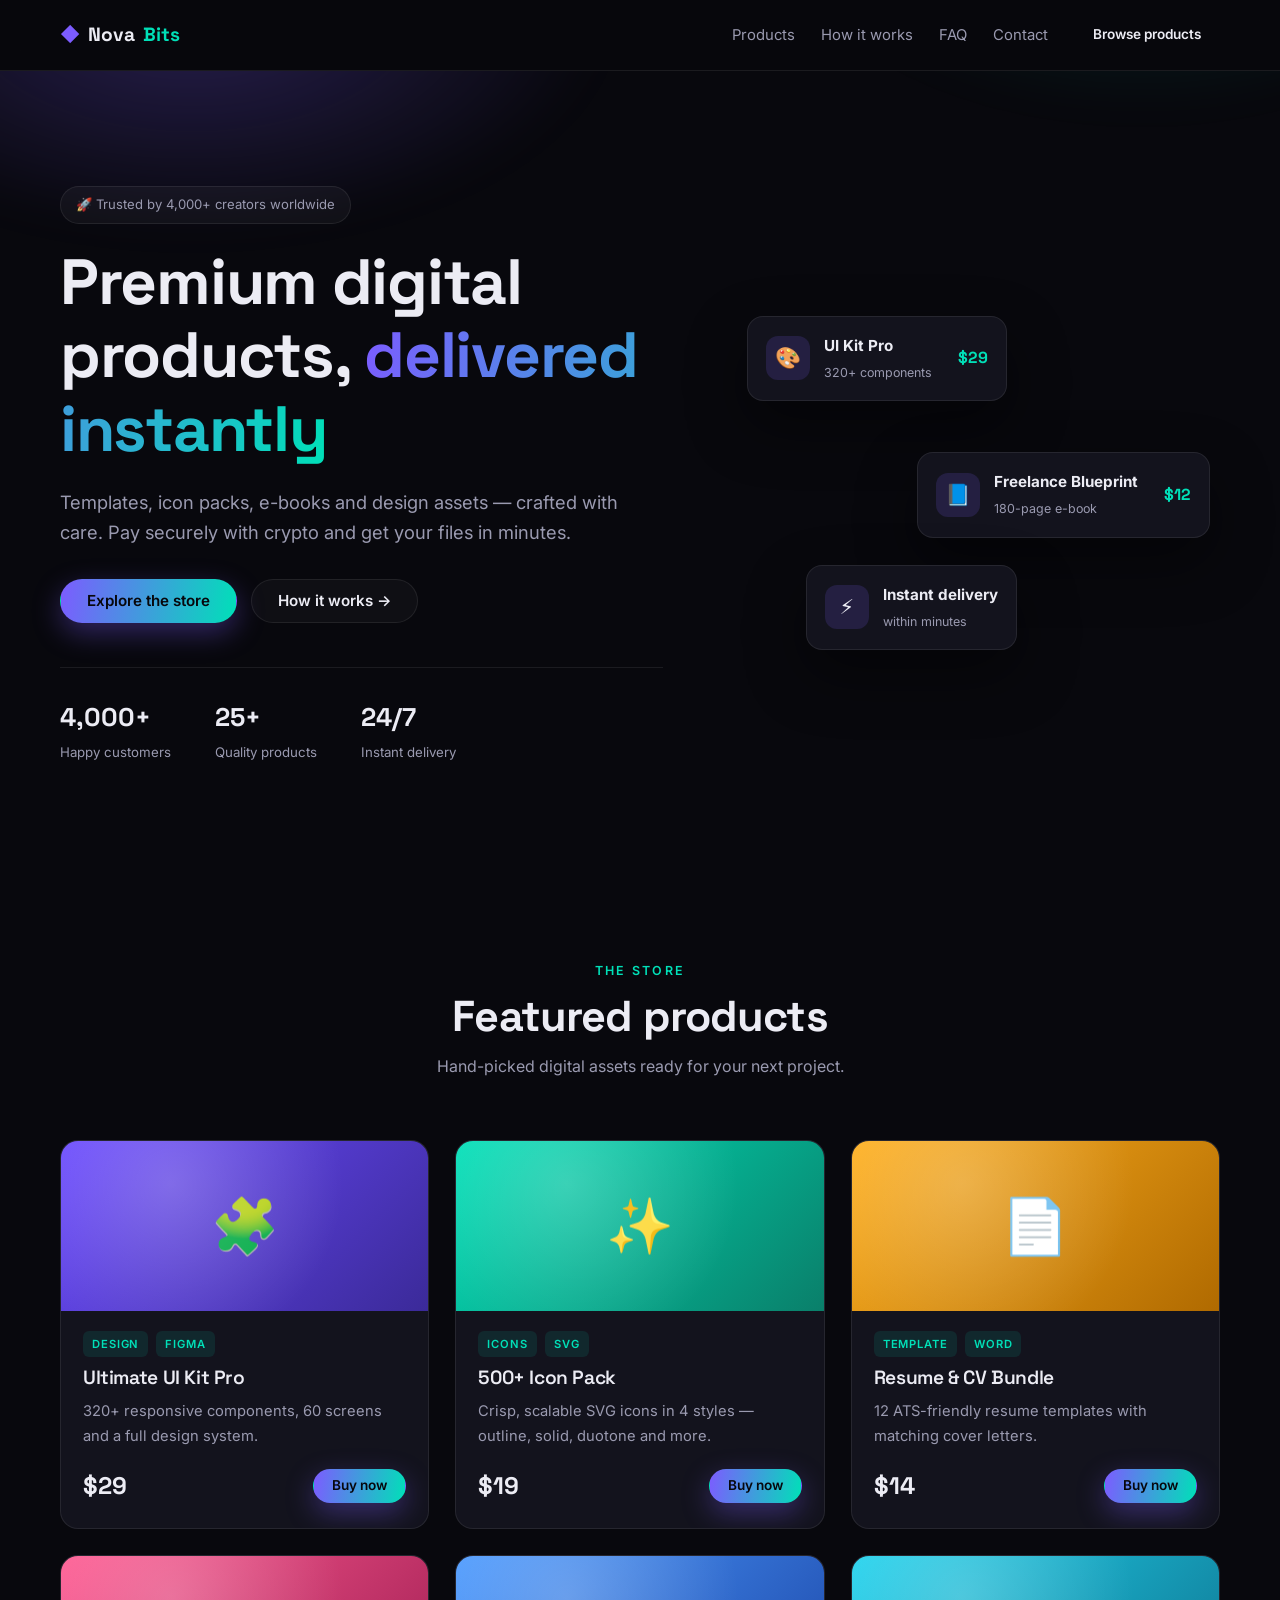
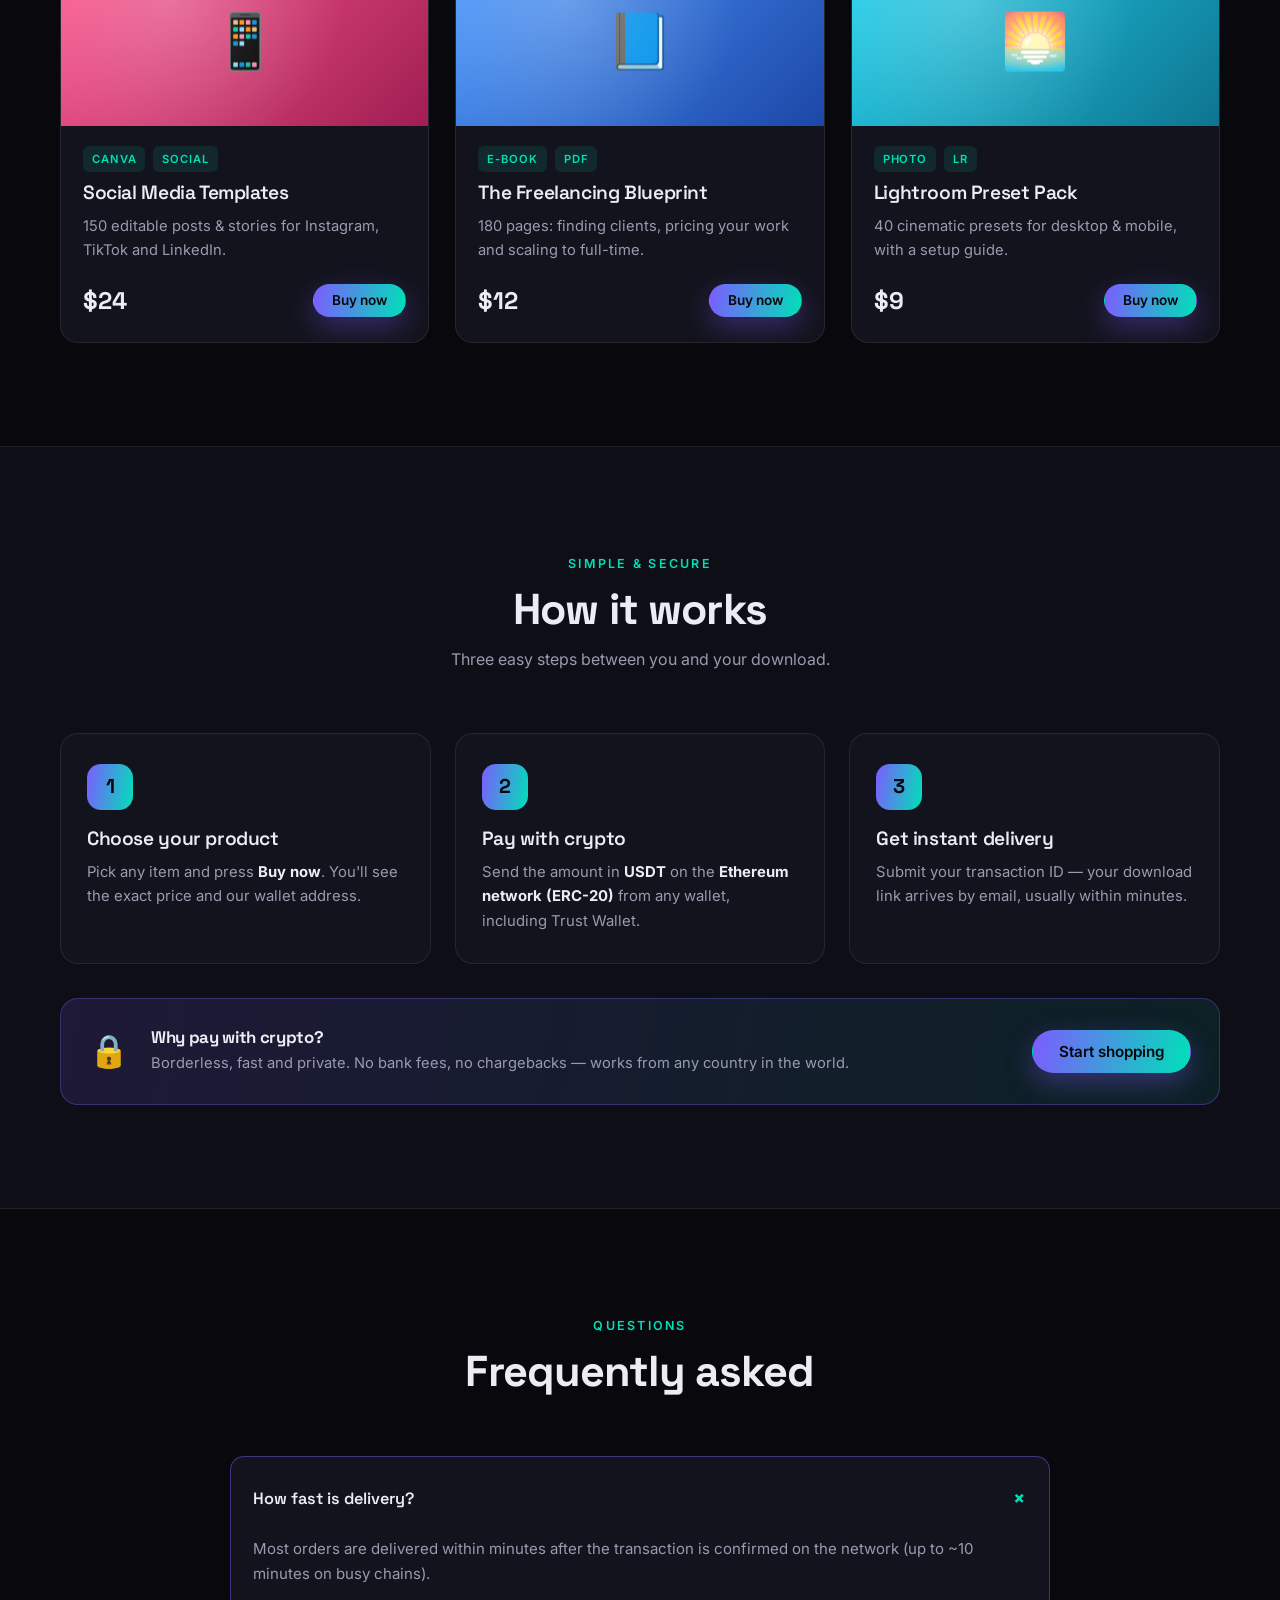
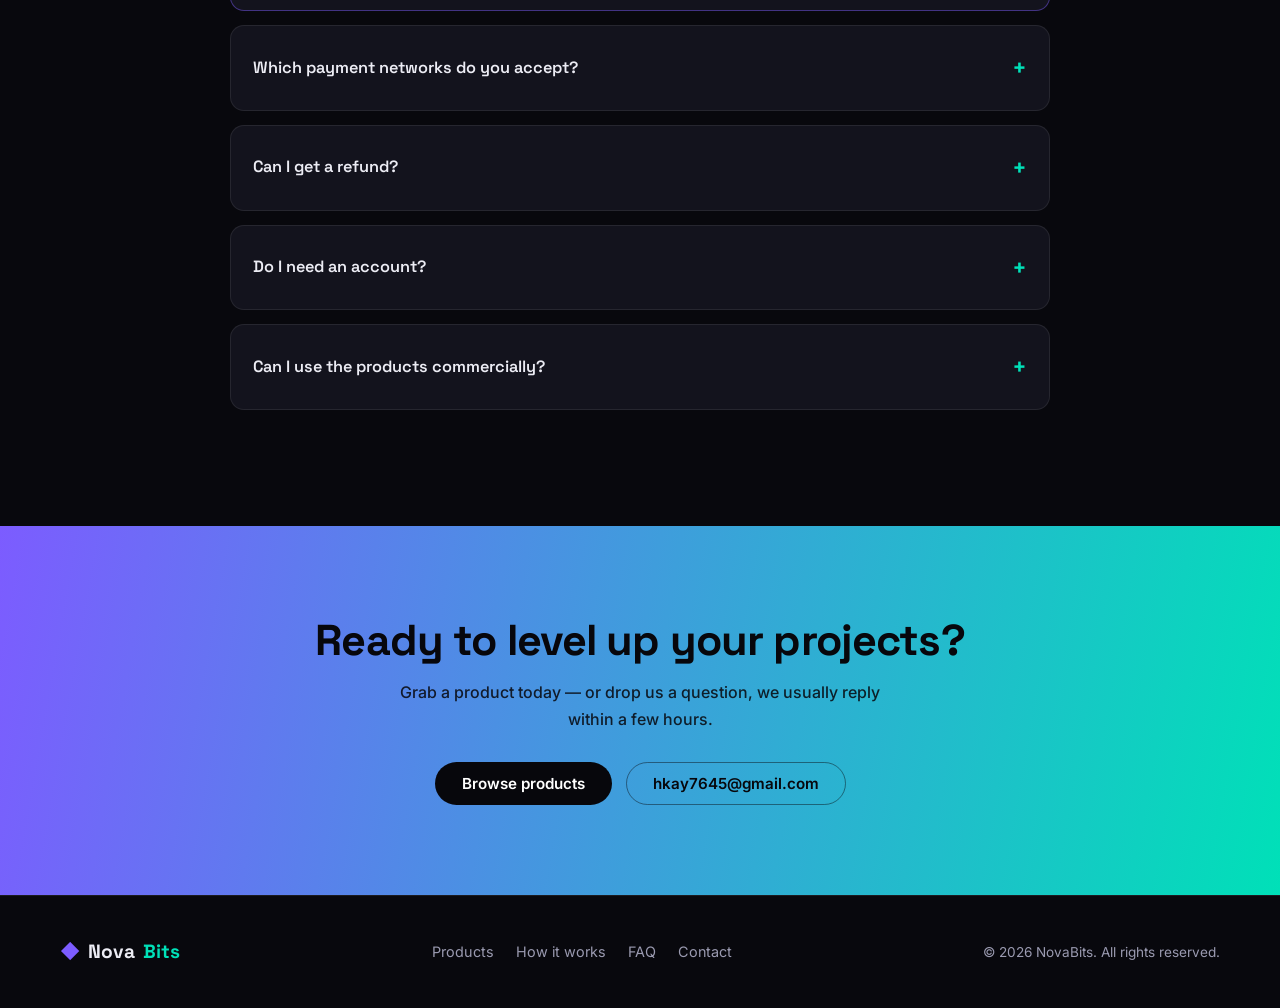
==== index.html @ 8465aac5 "Add NovaBits store website files" ====
<!DOCTYPE html>
<html lang="en">
<head>
  <meta charset="UTF-8" />
  <meta name="viewport" content="width=device-width, initial-scale=1.0" />
  <title>NovaBits — Premium Digital Products</title>
  <meta name="description" content="High-quality digital products for creators, designers and developers. Instant delivery, secure crypto payments." />
  <link rel="preconnect" href="https://fonts.googleapis.com" />
  <link rel="preconnect" href="https://fonts.gstatic.com" crossorigin />
  <link href="https://fonts.googleapis.com/css2?family=Inter:wght@400;500;600&family=Space+Grotesk:wght@500;600;700&display=swap" rel="stylesheet" />
  <link rel="stylesheet" href="style.css" />
</head>
<body>

  <!-- ============ NAVBAR ============ -->
  <header class="nav" id="top">
    <div class="container nav__inner">
      <a href="#top" class="logo">
        <span class="logo__mark">◆</span> Nova<span class="accent">Bits</span>
      </a>

      <nav class="nav__links" id="navLinks">
        <a href="#products">Products</a>
        <a href="#how">How it works</a>
        <a href="#faq">FAQ</a>
        <a href="#contact">Contact</a>
      </nav>

      <a href="#products" class="btn btn--sm nav__cta">Browse products</a>

      <button class="nav__toggle" id="navToggle" aria-label="Toggle menu">
        <span></span><span></span><span></span>
      </button>
    </div>
  </header>

  <!-- ============ HERO ============ -->
  <section class="hero">
    <div class="container hero__inner">
      <div class="hero__text">
        <span class="pill">🚀 Trusted by 4,000+ creators worldwide</span>
        <h1>Premium digital products, <span class="grad">delivered instantly</span></h1>
        <p class="lead">
          Templates, icon packs, e-books and design assets — crafted with care.
          Pay securely with crypto and get your files in minutes.
        </p>
        <div class="hero__actions">
          <a href="#products" class="btn btn--primary">Explore the store</a>
          <a href="#how" class="btn btn--ghost">How it works →</a>
        </div>
        <ul class="hero__stats">
          <li><strong>4,000+</strong><span>Happy customers</span></li>
          <li><strong>25+</strong><span>Quality products</span></li>
          <li><strong>24/7</strong><span>Instant delivery</span></li>
        </ul>
      </div>

      <div class="hero__art" aria-hidden="true">
        <div class="card-float card-float--1">
          <div class="card-float__icon">🎨</div>
          <div>
            <strong>UI Kit Pro</strong>
            <span>320+ components</span>
          </div>
          <em>$29</em>
        </div>
        <div class="card-float card-float--2">
          <div class="card-float__icon">📘</div>
          <div>
            <strong>Freelance Blueprint</strong>
            <span>180-page e-book</span>
          </div>
          <em>$12</em>
        </div>
        <div class="card-float card-float--3">
          <div class="card-float__icon">⚡</div>
          <div>
            <strong>Instant delivery</strong>
            <span>within minutes</span>
          </div>
        </div>
      </div>
    </div>
  </section>

  <!-- ============ PRODUCTS ============ -->
  <section class="section" id="products">
    <div class="container">
      <div class="section__head">
        <span class="eyebrow">The store</span>
        <h2>Featured products</h2>
        <p>Hand-picked digital assets ready for your next project.</p>
      </div>

      <div class="grid" id="productGrid">

        <article class="product" data-id="ui-kit" data-name="Ultimate UI Kit Pro" data-price="29">
          <div class="product__thumb thumb--violet">🧩</div>
          <div class="product__body">
            <div class="product__tags"><span>Design</span><span>Figma</span></div>
            <h3>Ultimate UI Kit Pro</h3>
            <p>320+ responsive components, 60 screens and a full design system.</p>
            <div class="product__foot">
              <strong class="price">$29</strong>
              <button class="btn btn--primary btn--sm buy-btn">Buy now</button>
            </div>
          </div>
        </article>

        <article class="product" data-id="icons" data-name="500+ Icon Pack" data-price="19">
          <div class="product__thumb thumb--mint">✨</div>
          <div class="product__body">
            <div class="product__tags"><span>Icons</span><span>SVG</span></div>
            <h3>500+ Icon Pack</h3>
            <p>Crisp, scalable SVG icons in 4 styles — outline, solid, duotone and more.</p>
            <div class="product__foot">
              <strong class="price">$19</strong>
              <button class="btn btn--primary btn--sm buy-btn">Buy now</button>
            </div>
          </div>
        </article>

        <article class="product" data-id="resume" data-name="Resume & CV Bundle" data-price="14">
          <div class="product__thumb thumb--amber">📄</div>
          <div class="product__body">
            <div class="product__tags"><span>Template</span><span>Word</span></div>
            <h3>Resume &amp; CV Bundle</h3>
            <p>12 ATS-friendly resume templates with matching cover letters.</p>
            <div class="product__foot">
              <strong class="price">$14</strong>
              <button class="btn btn--primary btn--sm buy-btn">Buy now</button>
            </div>
          </div>
        </article>

        <article class="product" data-id="social" data-name="Social Media Templates" data-price="24">
          <div class="product__thumb thumb--pink">📱</div>
          <div class="product__body">
            <div class="product__tags"><span>Canva</span><span>Social</span></div>
            <h3>Social Media Templates</h3>
            <p>150 editable posts &amp; stories for Instagram, TikTok and LinkedIn.</p>
            <div class="product__foot">
              <strong class="price">$24</strong>
              <button class="btn btn--primary btn--sm buy-btn">Buy now</button>
            </div>
          </div>
        </article>

        <article class="product" data-id="ebook" data-name="The Freelancing Blueprint" data-price="12">
          <div class="product__thumb thumb--blue">📘</div>
          <div class="product__body">
            <div class="product__tags"><span>E-book</span><span>PDF</span></div>
            <h3>The Freelancing Blueprint</h3>
            <p>180 pages: finding clients, pricing your work and scaling to full-time.</p>
            <div class="product__foot">
              <strong class="price">$12</strong>
              <button class="btn btn--primary btn--sm buy-btn">Buy now</button>
            </div>
          </div>
        </article>

        <article class="product" data-id="presets" data-name="Lightroom Preset Pack" data-price="9">
          <div class="product__thumb thumb--teal">🌅</div>
          <div class="product__body">
            <div class="product__tags"><span>Photo</span><span>LR</span></div>
            <h3>Lightroom Preset Pack</h3>
            <p>40 cinematic presets for desktop &amp; mobile, with a setup guide.</p>
            <div class="product__foot">
              <strong class="price">$9</strong>
              <button class="btn btn--primary btn--sm buy-btn">Buy now</button>
            </div>
          </div>
        </article>

      </div>
    </div>
  </section>

  <!-- ============ HOW IT WORKS ============ -->
  <section class="section section--alt" id="how">
    <div class="container">
      <div class="section__head">
        <span class="eyebrow">Simple &amp; secure</span>
        <h2>How it works</h2>
        <p>Three easy steps between you and your download.</p>
      </div>

      <div class="steps">
        <div class="step">
          <span class="step__num">1</span>
          <h3>Choose your product</h3>
          <p>Pick any item and press <strong>Buy now</strong>. You'll see the exact price and our wallet address.</p>
        </div>
        <div class="step">
          <span class="step__num">2</span>
          <h3>Pay with crypto</h3>
          <p>Send the amount in <strong>USDT</strong> on the <strong>Ethereum network (ERC-20)</strong> from any wallet, including Trust&nbsp;Wallet.</p>
        </div>
        <div class="step">
          <span class="step__num">3</span>
          <h3>Get instant delivery</h3>
          <p>Submit your transaction ID — your download link arrives by email, usually within minutes.</p>
        </div>
      </div>

      <div class="pay-note">
        <div class="pay-note__icon">🔒</div>
        <div>
          <h4>Why pay with crypto?</h4>
          <p>Borderless, fast and private. No bank fees, no chargebacks — works from any country in the world.</p>
        </div>
        <a href="#products" class="btn btn--primary">Start shopping</a>
      </div>
    </div>
  </section>

  <!-- ============ FAQ ============ -->
  <section class="section" id="faq">
    <div class="container container--narrow">
      <div class="section__head">
        <span class="eyebrow">Questions</span>
        <h2>Frequently asked</h2>
      </div>

      <details class="faq" open>
        <summary>How fast is delivery?</summary>
        <p>Most orders are delivered within minutes after the transaction is confirmed on the network (up to ~10 minutes on busy chains).</p>
      </details>
      <details class="faq">
        <summary>Which payment networks do you accept?</summary>
        <p>We accept <strong>USDT on Ethereum (ERC-20)</strong>. In your wallet, make sure the selected network is <strong>Ethereum (ERC-20)</strong> — sending on any other network may result in lost funds.</p>
      </details>
      <details class="faq">
        <summary>Can I get a refund?</summary>
        <p>Digital goods are non-refundable once delivered. If a file is broken or doesn't match the description, contact us and we'll fix or replace it.</p>
      </details>
      <details class="faq">
        <summary>Do I need an account?</summary>
        <p>No sign-up required. Just order, pay, and receive your download link by email.</p>
      </details>
      <details class="faq">
        <summary>Can I use the products commercially?</summary>
        <p>Yes — every product includes a commercial license for unlimited personal and client projects.</p>
      </details>
    </div>
  </section>

  <!-- ============ CTA / CONTACT ============ -->
  <section class="cta" id="contact">
    <div class="container cta__inner">
      <h2>Ready to level up your projects?</h2>
      <p>Grab a product today — or drop us a question, we usually reply within a few hours.</p>
      <div class="cta__actions">
        <a href="#products" class="btn btn--light">Browse products</a>
        <a href="#" class="btn btn--outline-light" id="contactEmail">support@novabits.store</a>
      </div>
    </div>
  </section>

  <!-- ============ FOOTER ============ -->
  <footer class="footer">
    <div class="container footer__inner">
      <a href="#top" class="logo"><span class="logo__mark">◆</span> Nova<span class="accent">Bits</span></a>
      <nav class="footer__links">
        <a href="#products">Products</a>
        <a href="#how">How it works</a>
        <a href="#faq">FAQ</a>
        <a href="#contact">Contact</a>
      </nav>
      <p>© <span id="year"></span> NovaBits. All rights reserved.</p>
    </div>
  </footer>

  <!-- ============ BUY MODAL ============ -->
  <div class="modal" id="buyModal" aria-hidden="true">
    <div class="modal__backdrop" data-close></div>
    <div class="modal__box" role="dialog" aria-modal="true" aria-labelledby="modalTitle">
      <button class="modal__close" data-close aria-label="Close">×</button>

      <div class="modal__head">
        <h3 id="modalTitle">Product</h3>
        <span class="price price--lg" id="modalPrice">$0</span>
      </div>

      <div class="modal__networks" id="networkTabs"></div>

      <label class="field">
        <span>Send exactly this amount to the address below</span>
        <div class="copyline">
          <input type="text" id="payAddress" readonly value="" />
          <button class="btn btn--primary btn--sm" id="copyBtn" type="button">Copy</button>
        </div>
      </label>

      <div class="net-note" id="netNote"></div>

      <form class="modal__form" id="orderForm">
        <label class="field">
          <span>Your email (for delivery)</span>
          <input type="email" id="buyerEmail" placeholder="you@example.com" required />
        </label>
        <label class="field">
          <span>Transaction ID (TX hash)</span>
          <input type="text" id="txHash" placeholder="Paste the hash from your wallet" required />
        </label>
        <button class="btn btn--primary btn--block" type="submit">Confirm payment &amp; get download</button>
        <p class="modal__hint">You'll be redirected to your email app with everything pre-filled — just press Send.</p>
      </form>
    </div>
  </div>

  <!-- toast -->
  <div class="toast" id="toast"></div>

  <script src="script.js"></script>
</body>
</html>
---- style.css ----
/* ============ TOKENS ============ */
:root {
  --bg: #08080d;
  --bg-soft: #0e0e16;
  --surface: #13131d;
  --surface-2: #191926;
  --border: rgba(255, 255, 255, 0.08);
  --text: #ececf4;
  --muted: #9a9ab0;
  --violet: #7c5cff;
  --mint: #00e0b8;
  --amber: #ffb020;
  --pink: #ff5c93;
  --grad: linear-gradient(100deg, #7c5cff 0%, #00e0b8 100%);
  --radius: 18px;
  --shadow: 0 24px 60px rgba(0, 0, 0, 0.45);
  --font: "Inter", system-ui, sans-serif;
  --display: "Space Grotesk", var(--font);
}

* { box-sizing: border-box; margin: 0; padding: 0; }

html { scroll-behavior: smooth; }

body {
  font-family: var(--font);
  background: var(--bg);
  color: var(--text);
  line-height: 1.65;
  -webkit-font-smoothing: antialiased;
  overflow-x: hidden;
}

img { max-width: 100%; display: block; }
a { color: inherit; text-decoration: none; }

.container {
  width: min(1160px, 92%);
  margin-inline: auto;
}
.container--narrow { width: min(820px, 92%); }

/* ============ TYPOGRAPHY ============ */
h1, h2, h3, h4 { font-family: var(--display); line-height: 1.15; letter-spacing: -0.02em; }
h1 { font-size: clamp(2.4rem, 5.4vw, 4rem); font-weight: 700; }
h2 { font-size: clamp(1.8rem, 3.6vw, 2.7rem); font-weight: 700; }
h3 { font-size: 1.2rem; font-weight: 600; }

.accent { color: var(--mint); }
.grad {
  background: var(--grad);
  -webkit-background-clip: text;
  background-clip: text;
  color: transparent;
}

.lead { color: var(--muted); font-size: clamp(1rem, 1.6vw, 1.15rem); max-width: 54ch; }

.eyebrow {
  display: inline-block;
  font-size: 0.78rem;
  font-weight: 600;
  letter-spacing: 0.18em;
  text-transform: uppercase;
  color: var(--mint);
  margin-bottom: 10px;
}

/* ============ BUTTONS ============ */
.btn {
  display: inline-flex;
  align-items: center;
  justify-content: center;
  gap: 8px;
  padding: 13px 26px;
  border-radius: 999px;
  border: 1px solid transparent;
  font: 600 0.95rem/1 var(--font);
  cursor: pointer;
  transition: transform 0.18s ease, box-shadow 0.18s ease, background 0.18s ease, border-color 0.18s;
  white-space: nowrap;
}
.btn:hover { transform: translateY(-2px); }
.btn:active { transform: translateY(0); }

.btn--primary {
  background: var(--grad);
  color: #07070c;
  box-shadow: 0 10px 28px rgba(124, 92, 255, 0.35);
}
.btn--primary:hover { box-shadow: 0 16px 36px rgba(0, 224, 184, 0.32); }

.btn--ghost { color: var(--text); border-color: var(--border); background: rgba(255,255,255,0.03); }
.btn--ghost:hover { border-color: rgba(255,255,255,0.24); }

.btn--light { background: #fff; color: #08080d; }
.btn--outline-light { border-color: rgba(255,255,255,0.4); color: #fff; }
.btn--outline-light:hover { background: rgba(255,255,255,0.12); }

.btn--sm { padding: 9px 18px; font-size: 0.85rem; }
.btn--block { width: 100%; }

/* ============ NAV ============ */
.nav {
  position: sticky;
  top: 0;
  z-index: 50;
  backdrop-filter: blur(14px);
  background: rgba(8, 8, 13, 0.78);
  border-bottom: 1px solid var(--border);
}
.nav__inner {
  display: flex;
  align-items: center;
  gap: 26px;
  height: 70px;
}
.logo {
  font-family: var(--display);
  font-weight: 700;
  font-size: 1.2rem;
  display: flex;
  align-items: center;
  gap: 8px;
}
.logo__mark { color: var(--violet); }

.nav__links { display: flex; gap: 26px; margin-left: auto; font-size: 0.93rem; color: var(--muted); }
.nav__links a { transition: color 0.15s; }
.nav__links a:hover { color: var(--text); }

.nav__toggle { display: none; background: none; border: 0; cursor: pointer; padding: 6px; }
.nav__toggle span { display: block; width: 24px; height: 2px; background: var(--text); margin: 5px 0; border-radius: 2px; transition: 0.25s; }

/* ============ HERO ============ */
.hero {
  position: relative;
  padding: clamp(60px, 9vw, 120px) 0 clamp(50px, 7vw, 90px);
  overflow: hidden;
}
.hero::before {
  content: "";
  position: absolute;
  inset: -40% -20% auto;
  height: 720px;
  background:
    radial-gradient(600px 320px at 25% 35%, rgba(124, 92, 255, 0.28), transparent 70%),
    radial-gradient(520px 300px at 78% 20%, rgba(0, 224, 184, 0.18), transparent 70%);
  filter: blur(20px);
  pointer-events: none;
}
.hero__inner {
  position: relative;
  display: grid;
  grid-template-columns: 1.1fr 0.9fr;
  gap: clamp(30px, 5vw, 70px);
  align-items: center;
}
.pill {
  display: inline-block;
  font-size: 0.82rem;
  padding: 7px 15px;
  border: 1px solid var(--border);
  border-radius: 999px;
  background: rgba(255, 255, 255, 0.04);
  color: var(--muted);
  margin-bottom: 22px;
}
.hero__text h1 { margin-bottom: 20px; }
.hero__actions { display: flex; flex-wrap: wrap; gap: 14px; margin-top: 32px; }

.hero__stats {
  display: flex;
  gap: clamp(20px, 4vw, 44px);
  list-style: none;
  margin-top: 44px;
  padding-top: 28px;
  border-top: 1px solid var(--border);
}
.hero__stats strong { display: block; font-family: var(--display); font-size: 1.6rem; }
.hero__stats span { color: var(--muted); font-size: 0.83rem; }

/* hero art */
.hero__art { position: relative; min-height: 380px; }
.card-float {
  position: absolute;
  display: flex;
  align-items: center;
  gap: 14px;
  background: var(--surface);
  border: 1px solid var(--border);
  border-radius: 16px;
  padding: 16px 18px;
  box-shadow: var(--shadow);
  animation: float 6s ease-in-out infinite;
}
.card-float__icon {
  width: 44px; height: 44px;
  display: grid; place-items: center;
  font-size: 1.3rem;
  background: rgba(124, 92, 255, 0.16);
  border-radius: 12px;
}
.card-float strong { display: block; font-size: 0.95rem; }
.card-float span { color: var(--muted); font-size: 0.78rem; }
.card-float em {
  margin-left: 12px;
  font-style: normal;
  font-family: var(--display);
  font-weight: 700;
  color: var(--mint);
}
.card-float--1 { top: 8%; left: 4%; }
.card-float--2 { top: 44%; right: 2%; animation-delay: 1.4s; }
.card-float--3 { bottom: 4%; left: 16%; animation-delay: 2.6s; }

@keyframes float {
  0%, 100% { transform: translateY(0); }
  50% { transform: translateY(-14px); }
}

/* ============ SECTIONS ============ */
.section { padding: clamp(64px, 8vw, 110px) 0; }
.section--alt { background: var(--bg-soft); border-block: 1px solid var(--border); }

.section__head { text-align: center; max-width: 640px; margin: 0 auto clamp(38px, 5vw, 60px); }
.section__head p { color: var(--muted); margin-top: 12px; }

/* ============ PRODUCT GRID ============ */
.grid {
  display: grid;
  grid-template-columns: repeat(auto-fill, minmax(300px, 1fr));
  gap: 26px;
}

.product {
  background: var(--surface);
  border: 1px solid var(--border);
  border-radius: var(--radius);
  overflow: hidden;
  display: flex;
  flex-direction: column;
  transition: transform 0.22s ease, border-color 0.22s ease, box-shadow 0.22s ease;
}
.product:hover {
  transform: translateY(-6px);
  border-color: rgba(124, 92, 255, 0.5);
  box-shadow: 0 22px 44px rgba(0, 0, 0, 0.4);
}

.product__thumb {
  height: 170px;
  display: grid;
  place-items: center;
  font-size: 3.4rem;
  position: relative;
}
.product__thumb::after {
  content: "";
  position: absolute;
  inset: 0;
  background: radial-gradient(circle at 30% 25%, rgba(255,255,255,0.22), transparent 60%);
}
.thumb--violet { background: linear-gradient(135deg, #6b4bff, #3b2a99); }
.thumb--mint   { background: linear-gradient(135deg, #00e0b8, #0a7f6a); }
.thumb--amber  { background: linear-gradient(135deg, #ffb020, #b06a00); }
.thumb--pink   { background: linear-gradient(135deg, #ff5c93, #a01e52); }
.thumb--blue   { background: linear-gradient(135deg, #4d9bff, #1c47a8); }
.thumb--teal   { background: linear-gradient(135deg, #22d3ee, #0e7490); }

.product__body { padding: 20px 22px 22px; display: flex; flex-direction: column; flex: 1; gap: 10px; }
.product__tags { display: flex; gap: 8px; }
.product__tags span {
  font-size: 0.7rem;
  font-weight: 600;
  text-transform: uppercase;
  letter-spacing: 0.08em;
  color: var(--mint);
  background: rgba(0, 224, 184, 0.1);
  padding: 4px 9px;
  border-radius: 6px;
}
.product__body p { color: var(--muted); font-size: 0.92rem; flex: 1; }

.product__foot { display: flex; align-items: center; justify-content: space-between; margin-top: 8px; }
.price { font-family: var(--display); font-size: 1.5rem; font-weight: 700; }
.price--lg { color: var(--mint); }

/* ============ STEPS ============ */
.steps {
  display: grid;
  grid-template-columns: repeat(auto-fit, minmax(250px, 1fr));
  gap: 24px;
}
.step {
  background: var(--surface);
  border: 1px solid var(--border);
  border-radius: var(--radius);
  padding: 30px 26px;
  position: relative;
}
.step__num {
  display: grid;
  place-items: center;
  width: 46px; height: 46px;
  border-radius: 14px;
  background: var(--grad);
  color: #07070c;
  font-family: var(--display);
  font-weight: 700;
  font-size: 1.25rem;
  margin-bottom: 18px;
}
.step p { color: var(--muted); font-size: 0.93rem; margin-top: 10px; }
.step strong { color: var(--text); }

.pay-note {
  margin-top: 34px;
  display: flex;
  align-items: center;
  gap: 22px;
  flex-wrap: wrap;
  background: linear-gradient(100deg, rgba(124, 92, 255, 0.14), rgba(0, 224, 184, 0.09));
  border: 1px solid rgba(124, 92, 255, 0.34);
  border-radius: var(--radius);
  padding: 26px 28px;
}
.pay-note__icon { font-size: 2rem; }
.pay-note h4 { font-size: 1.05rem; }
.pay-note p { color: var(--muted); font-size: 0.92rem; margin-top: 4px; }
.pay-note .btn { margin-left: auto; }

/* ============ FAQ ============ */
.faq {
  background: var(--surface);
  border: 1px solid var(--border);
  border-radius: 14px;
  padding: 4px 22px;
  margin-bottom: 14px;
  transition: border-color 0.2s;
}
.faq[open] { border-color: rgba(124, 92, 255, 0.45); }
.faq summary {
  cursor: pointer;
  list-style: none;
  padding: 18px 0;
  font-family: var(--display);
  font-weight: 600;
  font-size: 1.02rem;
  display: flex;
  justify-content: space-between;
  align-items: center;
  gap: 14px;
}
.faq summary::-webkit-details-marker { display: none; }
.faq summary::after {
  content: "+";
  font-size: 1.5rem;
  color: var(--mint);
  transition: transform 0.2s;
}
.faq[open] summary::after { transform: rotate(45deg); }
.faq p { color: var(--muted); font-size: 0.94rem; padding-bottom: 20px; }

/* ============ CTA ============ */
.cta {
  background: var(--grad);
  padding: clamp(56px, 7vw, 92px) 0;
  text-align: center;
  color: #07070c;
}
.cta h2 { color: #07070c; }
.cta p { margin: 14px auto 30px; max-width: 52ch; font-weight: 500; opacity: 0.85; }
.cta__actions { display: flex; gap: 14px; justify-content: center; flex-wrap: wrap; }
.cta .btn--light { background: #07070c; color: #fff; }
.cta .btn--outline-light { border-color: rgba(7, 7, 12, 0.45); color: #07070c; }
.cta .btn--outline-light:hover { background: rgba(7, 7, 12, 0.1); }

/* ============ FOOTER ============ */
.footer { padding: 40px 0; border-top: 1px solid var(--border); }
.footer__inner {
  display: flex;
  align-items: center;
  justify-content: space-between;
  gap: 20px;
  flex-wrap: wrap;
}
.footer__links { display: flex; gap: 22px; color: var(--muted); font-size: 0.9rem; }
.footer__links a:hover { color: var(--text); }
.footer p { color: var(--muted); font-size: 0.85rem; }

/* ============ MODAL ============ */
.modal {
  position: fixed;
  inset: 0;
  z-index: 100;
  display: none;
  align-items: center;
  justify-content: center;
  padding: 20px;
}
.modal.is-open { display: flex; }

.modal__backdrop {
  position: absolute;
  inset: 0;
  background: rgba(4, 4, 8, 0.75);
  backdrop-filter: blur(6px);
}
.modal__box {
  position: relative;
  width: min(520px, 100%);
  max-height: 92vh;
  overflow-y: auto;
  background: var(--surface);
  border: 1px solid var(--border);
  border-radius: 22px;
  padding: 30px;
  box-shadow: var(--shadow);
  animation: pop 0.25s ease;
}
@keyframes pop {
  from { opacity: 0; transform: translateY(16px) scale(0.98); }
  to { opacity: 1; transform: none; }
}

.modal__close {
  position: absolute;
  top: 14px; right: 16px;
  width: 34px; height: 34px;
  border-radius: 50%;
  border: 1px solid var(--border);
  background: var(--surface-2);
  color: var(--text);
  font-size: 1.3rem;
  line-height: 1;
  cursor: pointer;
  transition: background 0.15s;
}
.modal__close:hover { background: rgba(255, 255, 255, 0.1); }

.modal__head {
  display: flex;
  align-items: baseline;
  justify-content: space-between;
  gap: 14px;
  padding-right: 40px;
  margin-bottom: 20px;
}

.modal__networks { display: flex; gap: 8px; flex-wrap: wrap; margin-bottom: 18px; }
.net-tab {
  font: 600 0.8rem/1 var(--font);
  padding: 9px 14px;
  border-radius: 999px;
  border: 1px solid var(--border);
  background: var(--surface-2);
  color: var(--muted);
  cursor: pointer;
  transition: 0.16s;
}
.net-tab:hover { color: var(--text); border-color: rgba(255, 255, 255, 0.25); }
.net-tab.is-active {
  background: rgba(124, 92, 255, 0.18);
  border-color: var(--violet);
  color: var(--text);
}
.net-tab__badge {
  display: block;
  font-size: 0.62rem;
  font-weight: 500;
  color: var(--mint);
  margin-top: 3px;
}

.field { display: block; margin-bottom: 16px; }
.field > span {
  display: block;
  font-size: 0.8rem;
  color: var(--muted);
  margin-bottom: 7px;
}
.field input {
  width: 100%;
  padding: 13px 15px;
  background: var(--bg-soft);
  border: 1px solid var(--border);
  border-radius: 12px;
  color: var(--text);
  font: 500 0.92rem var(--font);
  transition: border-color 0.16s;
}
.field input:focus { outline: none; border-color: var(--violet); }

.copyline { display: flex; gap: 10px; }
.copyline input { font-family: ui-monospace, "SF Mono", Menlo, monospace; font-size: 0.85rem; }

.net-note {
  font-size: 0.85rem;
  color: var(--muted);
  background: rgba(0, 224, 184, 0.08);
  border: 1px dashed rgba(0, 224, 184, 0.4);
  border-radius: 12px;
  padding: 12px 15px;
  margin-bottom: 20px;
}
.net-note strong { color: var(--mint); }

.modal__hint { font-size: 0.78rem; color: var(--muted); text-align: center; margin-top: 12px; }

/* ============ TOAST ============ */
.toast {
  position: fixed;
  left: 50%;
  bottom: 30px;
  transform: translate(-50%, 90px);
  background: var(--surface-2);
  border: 1px solid rgba(0, 224, 184, 0.5);
  color: var(--text);
  padding: 12px 22px;
  border-radius: 999px;
  font-size: 0.9rem;
  z-index: 200;
  opacity: 0;
  transition: 0.3s ease;
  pointer-events: none;
}
.toast.is-show { transform: translate(-50%, 0); opacity: 1; }

/* ============ RESPONSIVE ============ */
@media (max-width: 900px) {
  .hero__inner { grid-template-columns: 1fr; }
  .hero__art { min-height: 320px; margin-top: 10px; }
}

@media (max-width: 760px) {
  .nav__links {
    position: absolute;
    top: 70px;
    left: 0;
    right: 0;
    flex-direction: column;
    gap: 0;
    background: var(--bg-soft);
    border-bottom: 1px solid var(--border);
    max-height: 0;
    overflow: hidden;
    transition: max-height 0.3s ease;
    margin-left: 0;
  }
  .nav__links.is-open { max-height: 300px; }
  .nav__links a { padding: 16px 6%; border-top: 1px solid var(--border); }
  .nav__cta { display: none; }
  .nav__toggle { display: block; margin-left: auto; }

  .pay-note { flex-direction: column; align-items: flex-start; }
  .pay-note .btn { margin-left: 0; }
  .footer__inner { flex-direction: column; text-align: center; }
  .card-float em { display: none; }
}
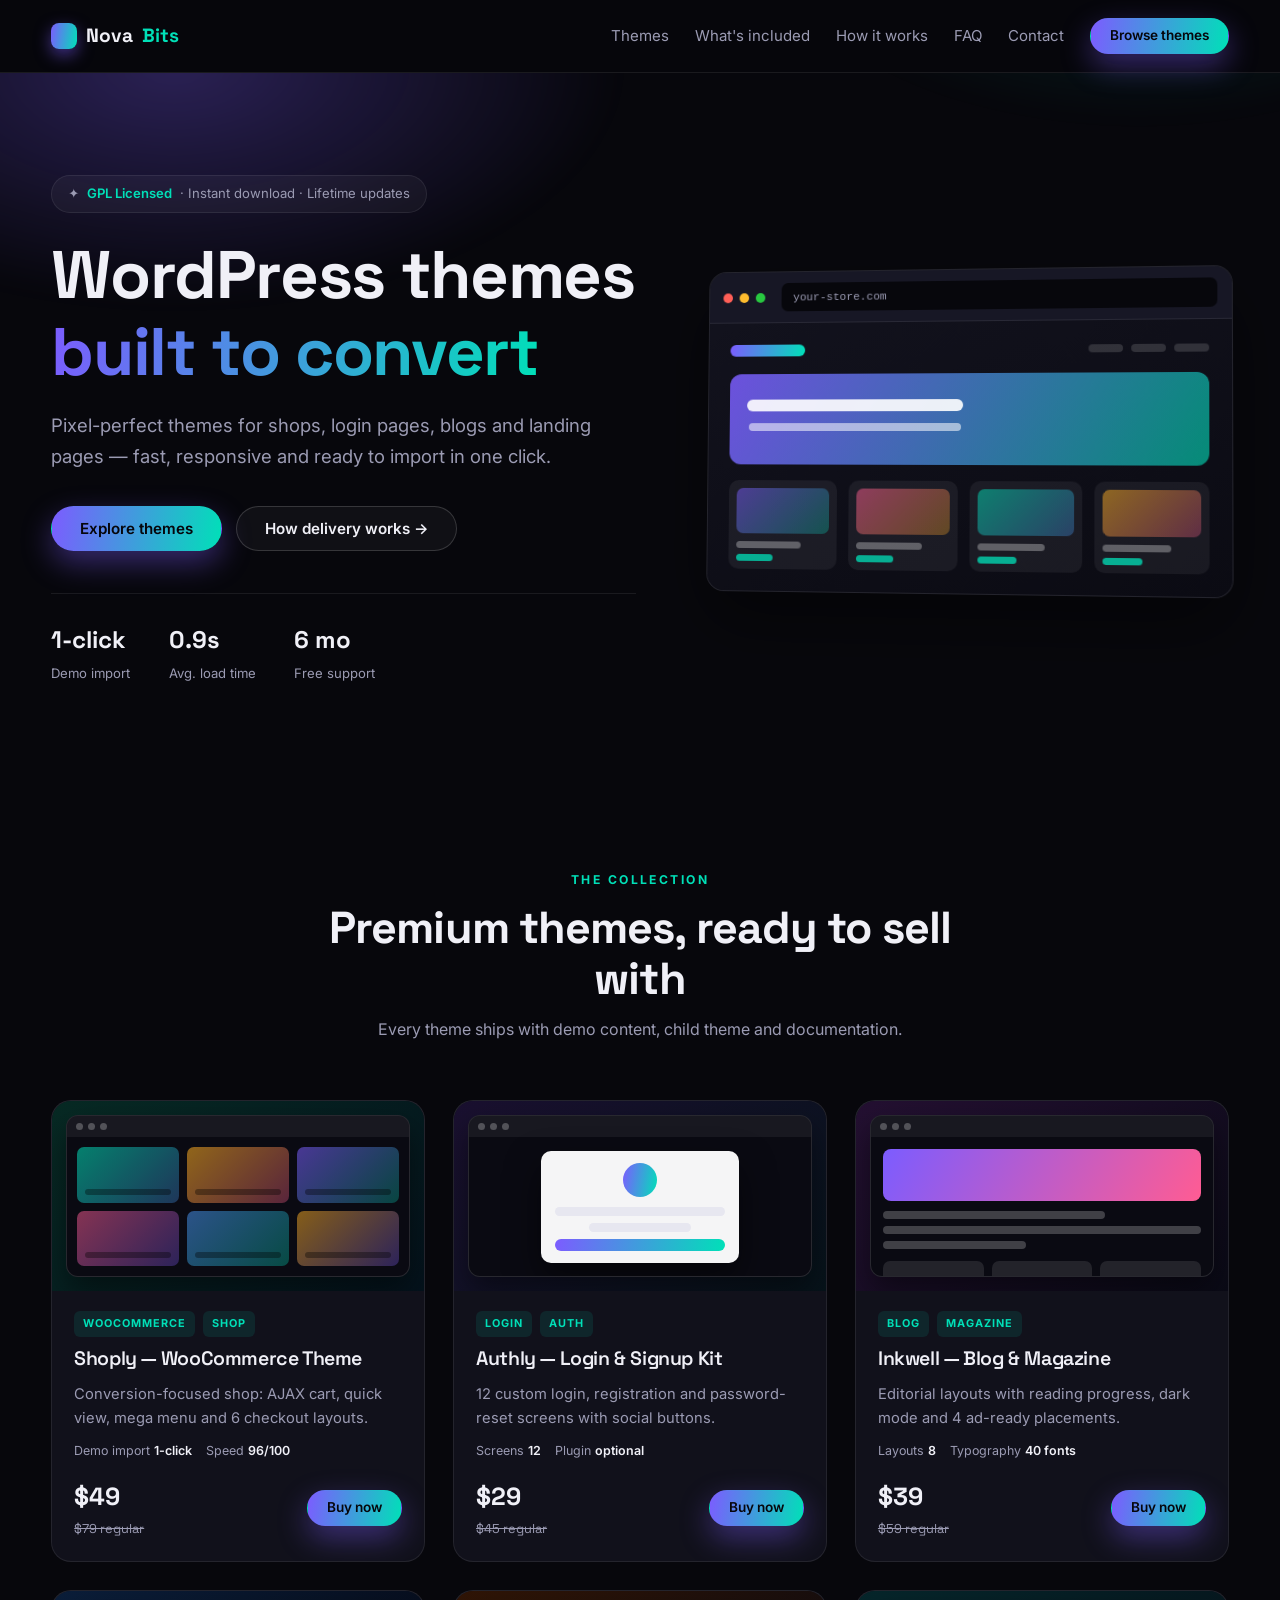
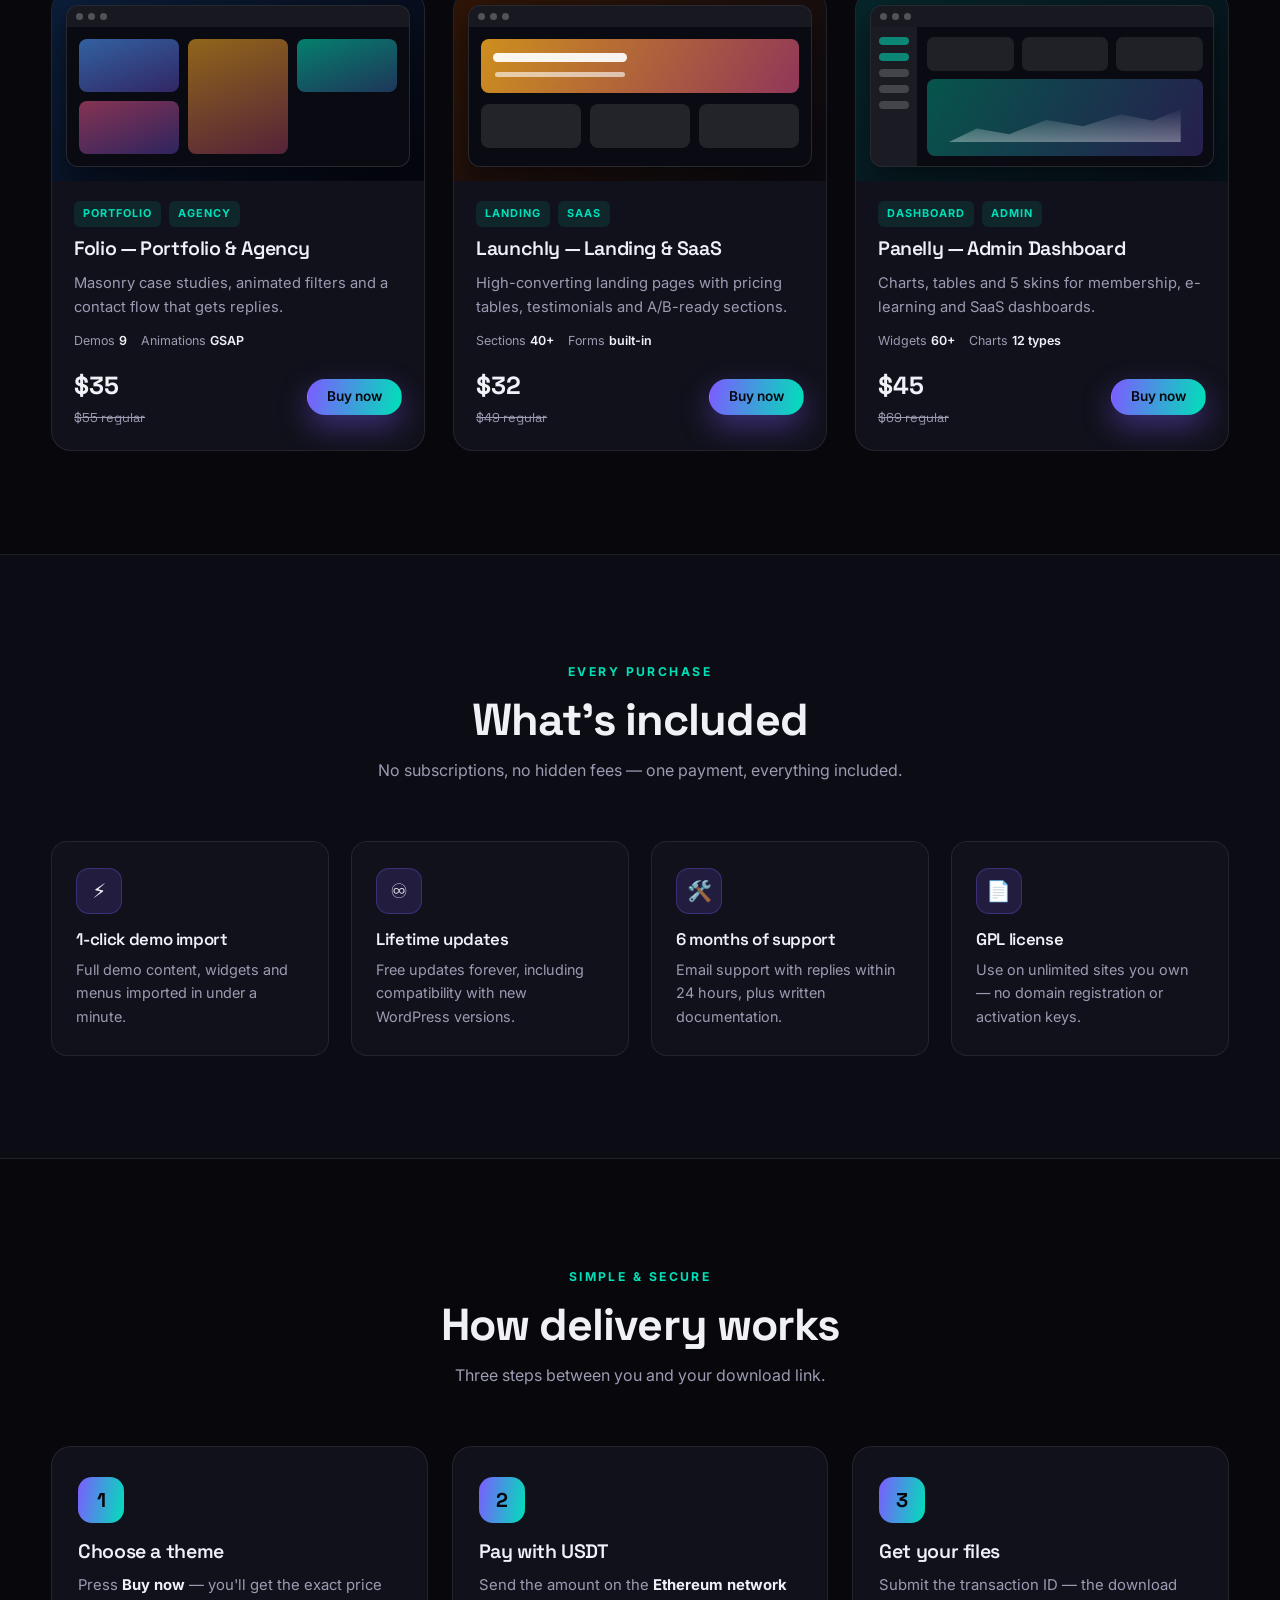
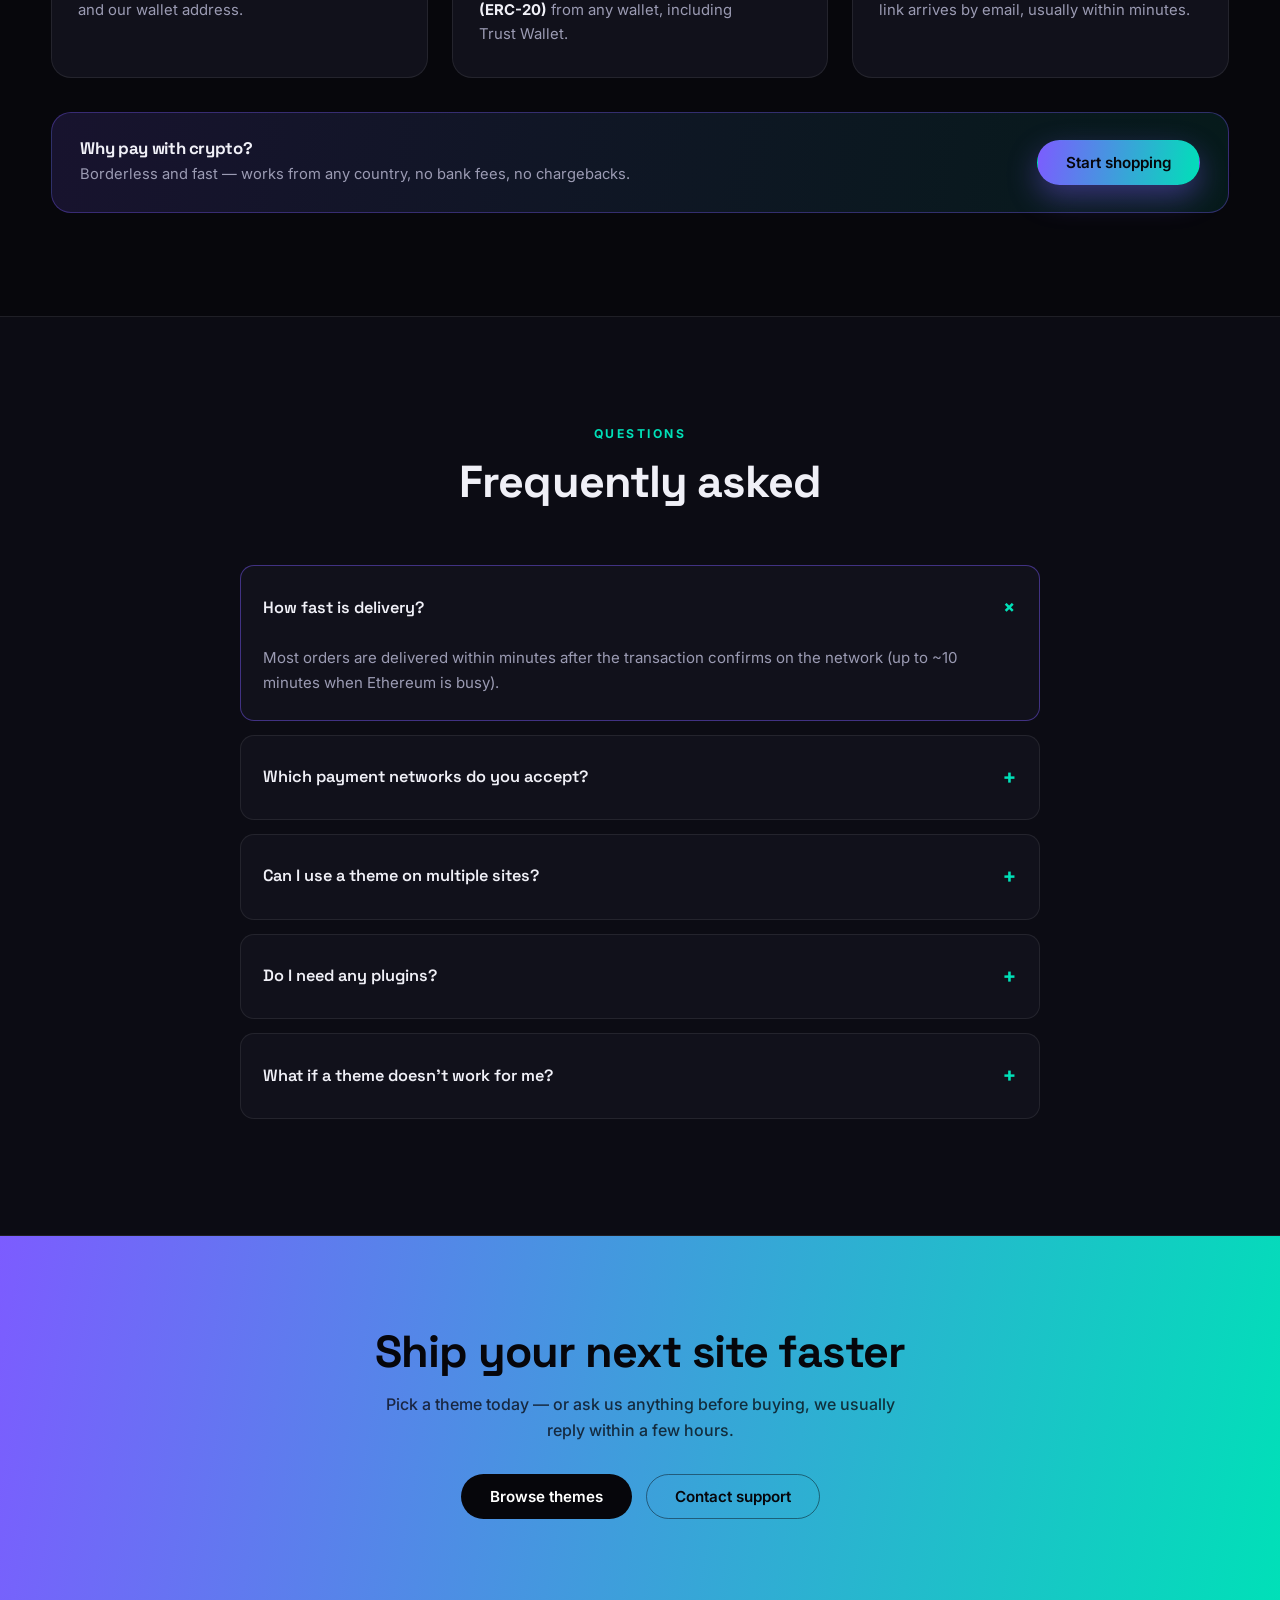
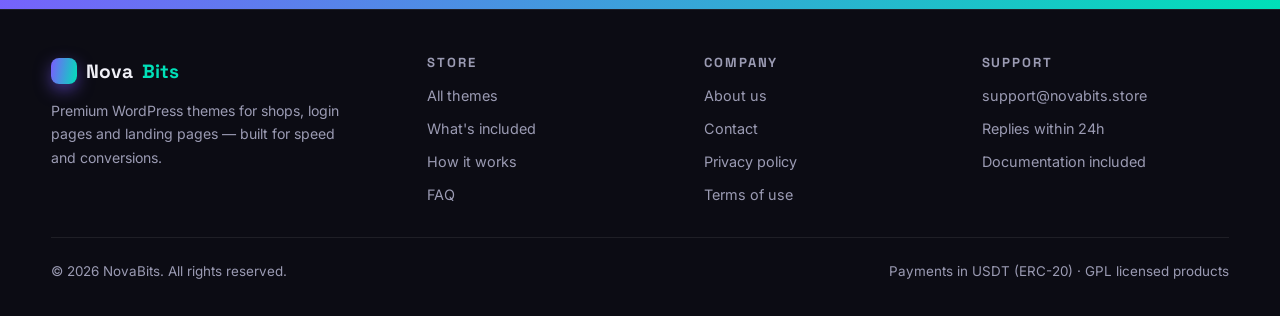
==== commit d790c462: "Add files via upload" ====
--- a/index.html
+++ b/index.html
@@ -3,8 +3,8 @@
 <head>
   <meta charset="UTF-8" />
   <meta name="viewport" content="width=device-width, initial-scale=1.0" />
-  <title>NovaBits — Premium Digital Products</title>
-  <meta name="description" content="High-quality digital products for creators, designers and developers. Instant delivery, secure crypto payments." />
+  <title>NovaBits — Premium WordPress Themes</title>
+  <meta name="description" content="High-converting WordPress themes for shops, login pages, blogs and landing pages. Lifetime updates, instant delivery, secure crypto payment." />
   <link rel="preconnect" href="https://fonts.googleapis.com" />
   <link rel="preconnect" href="https://fonts.gstatic.com" crossorigin />
   <link href="https://fonts.googleapis.com/css2?family=Inter:wght@400;500;600&family=Space+Grotesk:wght@500;600;700&display=swap" rel="stylesheet" />
@@ -12,278 +12,392 @@
 </head>
 <body>
 
-  <!-- ============ NAVBAR ============ -->
+  <!-- ===== NAV ===== -->
   <header class="nav" id="top">
     <div class="container nav__inner">
-      <a href="#top" class="logo">
-        <span class="logo__mark">◆</span> Nova<span class="accent">Bits</span>
-      </a>
-
+      <a href="index.html" class="logo"><span class="logo__mark"></span> Nova<span class="accent">Bits</span></a>
       <nav class="nav__links" id="navLinks">
-        <a href="#products">Products</a>
+        <a href="#themes">Themes</a>
+        <a href="#included">What's included</a>
         <a href="#how">How it works</a>
         <a href="#faq">FAQ</a>
-        <a href="#contact">Contact</a>
+        <a href="contact.html">Contact</a>
       </nav>
-
-      <a href="#products" class="btn btn--sm nav__cta">Browse products</a>
-
-      <button class="nav__toggle" id="navToggle" aria-label="Toggle menu">
-        <span></span><span></span><span></span>
-      </button>
+      <a href="#themes" class="btn btn--sm btn--primary nav__cta">Browse themes</a>
+      <button class="nav__toggle" id="navToggle" aria-label="Toggle menu"><span></span><span></span><span></span></button>
     </div>
   </header>
 
-  <!-- ============ HERO ============ -->
+  <!-- ===== HERO ===== -->
   <section class="hero">
     <div class="container hero__inner">
       <div class="hero__text">
-        <span class="pill">🚀 Trusted by 4,000+ creators worldwide</span>
-        <h1>Premium digital products, <span class="grad">delivered instantly</span></h1>
+        <span class="pill">✦ <b>GPL Licensed</b> · Instant download · Lifetime updates</span>
+        <h1>WordPress themes <span class="grad">built to convert</span></h1>
         <p class="lead">
-          Templates, icon packs, e-books and design assets — crafted with care.
-          Pay securely with crypto and get your files in minutes.
+          Pixel-perfect themes for shops, login pages, blogs and landing pages —
+          fast, responsive and ready to import in one click.
         </p>
         <div class="hero__actions">
-          <a href="#products" class="btn btn--primary">Explore the store</a>
-          <a href="#how" class="btn btn--ghost">How it works →</a>
-        </div>
-        <ul class="hero__stats">
-          <li><strong>4,000+</strong><span>Happy customers</span></li>
-          <li><strong>25+</strong><span>Quality products</span></li>
-          <li><strong>24/7</strong><span>Instant delivery</span></li>
+          <a href="#themes" class="btn btn--primary">Explore themes</a>
+          <a href="#how" class="btn btn--ghost">How delivery works →</a>
+        </div>
+        <ul class="hero__proof">
+          <li><strong>1-click</strong><span>Demo import</span></li>
+          <li><strong>0.9s</strong><span>Avg. load time</span></li>
+          <li><strong>6 mo</strong><span>Free support</span></li>
         </ul>
       </div>
 
       <div class="hero__art" aria-hidden="true">
-        <div class="card-float card-float--1">
-          <div class="card-float__icon">🎨</div>
-          <div>
-            <strong>UI Kit Pro</strong>
-            <span>320+ components</span>
-          </div>
-          <em>$29</em>
-        </div>
-        <div class="card-float card-float--2">
-          <div class="card-float__icon">📘</div>
-          <div>
-            <strong>Freelance Blueprint</strong>
-            <span>180-page e-book</span>
-          </div>
-          <em>$12</em>
-        </div>
-        <div class="card-float card-float--3">
-          <div class="card-float__icon">⚡</div>
-          <div>
-            <strong>Instant delivery</strong>
-            <span>within minutes</span>
-          </div>
-        </div>
-      </div>
-    </div>
-  </section>
-
-  <!-- ============ PRODUCTS ============ -->
-  <section class="section" id="products">
+        <div class="mock">
+          <div class="mock__bar">
+            <i></i><i></i><i></i>
+            <span class="mock__url">your-store.com</span>
+          </div>
+          <div class="mock__body">
+            <div class="shop-preview__top">
+              <span class="shop-preview__logo"></span>
+              <span class="shop-preview__menu"><i></i><i></i><i></i></span>
+            </div>
+            <div class="shop-preview__hero"></div>
+            <div class="shop-preview__grid">
+              <div class="shop-preview__item"><i></i><b></b><em></em></div>
+              <div class="shop-preview__item"><i></i><b></b><em></em></div>
+              <div class="shop-preview__item"><i></i><b></b><em></em></div>
+              <div class="shop-preview__item"><i></i><b></b><em></em></div>
+            </div>
+          </div>
+        </div>
+      </div>
+    </div>
+  </section>
+
+  <!-- ===== THEMES ===== -->
+  <section class="section" id="themes">
     <div class="container">
       <div class="section__head">
-        <span class="eyebrow">The store</span>
-        <h2>Featured products</h2>
-        <p>Hand-picked digital assets ready for your next project.</p>
-      </div>
-
-      <div class="grid" id="productGrid">
-
-        <article class="product" data-id="ui-kit" data-name="Ultimate UI Kit Pro" data-price="29">
-          <div class="product__thumb thumb--violet">🧩</div>
-          <div class="product__body">
-            <div class="product__tags"><span>Design</span><span>Figma</span></div>
-            <h3>Ultimate UI Kit Pro</h3>
-            <p>320+ responsive components, 60 screens and a full design system.</p>
-            <div class="product__foot">
-              <strong class="price">$29</strong>
-              <button class="btn btn--primary btn--sm buy-btn">Buy now</button>
-            </div>
-          </div>
-        </article>
-
-        <article class="product" data-id="icons" data-name="500+ Icon Pack" data-price="19">
-          <div class="product__thumb thumb--mint">✨</div>
-          <div class="product__body">
-            <div class="product__tags"><span>Icons</span><span>SVG</span></div>
-            <h3>500+ Icon Pack</h3>
-            <p>Crisp, scalable SVG icons in 4 styles — outline, solid, duotone and more.</p>
-            <div class="product__foot">
-              <strong class="price">$19</strong>
-              <button class="btn btn--primary btn--sm buy-btn">Buy now</button>
-            </div>
-          </div>
-        </article>
-
-        <article class="product" data-id="resume" data-name="Resume & CV Bundle" data-price="14">
-          <div class="product__thumb thumb--amber">📄</div>
-          <div class="product__body">
-            <div class="product__tags"><span>Template</span><span>Word</span></div>
-            <h3>Resume &amp; CV Bundle</h3>
-            <p>12 ATS-friendly resume templates with matching cover letters.</p>
-            <div class="product__foot">
-              <strong class="price">$14</strong>
-              <button class="btn btn--primary btn--sm buy-btn">Buy now</button>
-            </div>
-          </div>
-        </article>
-
-        <article class="product" data-id="social" data-name="Social Media Templates" data-price="24">
-          <div class="product__thumb thumb--pink">📱</div>
-          <div class="product__body">
-            <div class="product__tags"><span>Canva</span><span>Social</span></div>
-            <h3>Social Media Templates</h3>
-            <p>150 editable posts &amp; stories for Instagram, TikTok and LinkedIn.</p>
-            <div class="product__foot">
-              <strong class="price">$24</strong>
-              <button class="btn btn--primary btn--sm buy-btn">Buy now</button>
-            </div>
-          </div>
-        </article>
-
-        <article class="product" data-id="ebook" data-name="The Freelancing Blueprint" data-price="12">
-          <div class="product__thumb thumb--blue">📘</div>
-          <div class="product__body">
-            <div class="product__tags"><span>E-book</span><span>PDF</span></div>
-            <h3>The Freelancing Blueprint</h3>
-            <p>180 pages: finding clients, pricing your work and scaling to full-time.</p>
-            <div class="product__foot">
-              <strong class="price">$12</strong>
-              <button class="btn btn--primary btn--sm buy-btn">Buy now</button>
-            </div>
-          </div>
-        </article>
-
-        <article class="product" data-id="presets" data-name="Lightroom Preset Pack" data-price="9">
-          <div class="product__thumb thumb--teal">🌅</div>
-          <div class="product__body">
-            <div class="product__tags"><span>Photo</span><span>LR</span></div>
-            <h3>Lightroom Preset Pack</h3>
-            <p>40 cinematic presets for desktop &amp; mobile, with a setup guide.</p>
-            <div class="product__foot">
-              <strong class="price">$9</strong>
-              <button class="btn btn--primary btn--sm buy-btn">Buy now</button>
-            </div>
-          </div>
-        </article>
-
-      </div>
-    </div>
-  </section>
-
-  <!-- ============ HOW IT WORKS ============ -->
-  <section class="section section--alt" id="how">
+        <span class="eyebrow">The collection</span>
+        <h2>Premium themes, ready to sell with</h2>
+        <p>Every theme ships with demo content, child theme and documentation.</p>
+      </div>
+
+      <div class="grid">
+
+        <!-- 1 · Shop -->
+        <article class="product" data-id="shoply" data-name="Shoply — WooCommerce Theme" data-price="49">
+          <div class="pv pv--shop">
+            <div class="pv__frame">
+              <div class="pv__dots"><i></i><i></i><i></i></div>
+              <div class="pv__stage">
+                <span class="pv__tile"></span><span class="pv__tile"></span><span class="pv__tile"></span>
+                <span class="pv__tile"></span><span class="pv__tile"></span><span class="pv__tile"></span>
+              </div>
+            </div>
+          </div>
+          <div class="product__body">
+            <div class="product__tags"><span>WooCommerce</span><span>Shop</span></div>
+            <h3>Shoply — WooCommerce Theme</h3>
+            <p>Conversion-focused shop: AJAX cart, quick view, mega menu and 6 checkout layouts.</p>
+            <div class="product__meta"><span>Demo import <b>1-click</b></span><span>Speed <b>96/100</b></span></div>
+            <div class="product__foot">
+              <strong class="price">$49<s>$79 regular</s></strong>
+              <button class="btn btn--primary btn--sm buy-btn">Buy now</button>
+            </div>
+          </div>
+        </article>
+
+        <!-- 2 · Login -->
+        <article class="product" data-id="authly" data-name="Authly — Login & Signup Kit" data-price="29">
+          <div class="pv pv--login">
+            <div class="pv__frame">
+              <div class="pv__dots"><i></i><i></i><i></i></div>
+              <div class="pv__stage">
+                <div class="pv__card">
+                  <div class="pv__logo"></div>
+                  <div class="pv__field"></div>
+                  <div class="pv__field w60"></div>
+                  <div class="pv__go"></div>
+                </div>
+              </div>
+            </div>
+          </div>
+          <div class="product__body">
+            <div class="product__tags"><span>Login</span><span>Auth</span></div>
+            <h3>Authly — Login &amp; Signup Kit</h3>
+            <p>12 custom login, registration and password-reset screens with social buttons.</p>
+            <div class="product__meta"><span>Screens <b>12</b></span><span>Plugin <b>optional</b></span></div>
+            <div class="product__foot">
+              <strong class="price">$29<s>$45 regular</s></strong>
+              <button class="btn btn--primary btn--sm buy-btn">Buy now</button>
+            </div>
+          </div>
+        </article>
+
+        <!-- 3 · Blog -->
+        <article class="product" data-id="inkwell" data-name="Inkwell — Blog & Magazine" data-price="39">
+          <div class="pv pv--blog">
+            <div class="pv__frame">
+              <div class="pv__dots"><i></i><i></i><i></i></div>
+              <div class="pv__stage">
+                <div class="pv__cover"></div>
+                <div class="pv__line w70"></div>
+                <div class="pv__line"></div>
+                <div class="pv__line w45"></div>
+                <div class="pv__cols"><i></i><i></i><i></i></div>
+              </div>
+            </div>
+          </div>
+          <div class="product__body">
+            <div class="product__tags"><span>Blog</span><span>Magazine</span></div>
+            <h3>Inkwell — Blog &amp; Magazine</h3>
+            <p>Editorial layouts with reading progress, dark mode and 4 ad-ready placements.</p>
+            <div class="product__meta"><span>Layouts <b>8</b></span><span>Typography <b>40 fonts</b></span></div>
+            <div class="product__foot">
+              <strong class="price">$39<s>$59 regular</s></strong>
+              <button class="btn btn--primary btn--sm buy-btn">Buy now</button>
+            </div>
+          </div>
+        </article>
+
+        <!-- 4 · Portfolio -->
+        <article class="product" data-id="folio" data-name="Folio — Portfolio & Agency" data-price="35">
+          <div class="pv pv--port">
+            <div class="pv__frame">
+              <div class="pv__dots"><i></i><i></i><i></i></div>
+              <div class="pv__stage">
+                <span class="pv__m"></span><span class="pv__m"></span><span class="pv__m"></span><span class="pv__m"></span>
+              </div>
+            </div>
+          </div>
+          <div class="product__body">
+            <div class="product__tags"><span>Portfolio</span><span>Agency</span></div>
+            <h3>Folio — Portfolio &amp; Agency</h3>
+            <p>Masonry case studies, animated filters and a contact flow that gets replies.</p>
+            <div class="product__meta"><span>Demos <b>9</b></span><span>Animations <b>GSAP</b></span></div>
+            <div class="product__foot">
+              <strong class="price">$35<s>$55 regular</s></strong>
+              <button class="btn btn--primary btn--sm buy-btn">Buy now</button>
+            </div>
+          </div>
+        </article>
+
+        <!-- 5 · Landing -->
+        <article class="product" data-id="launchly" data-name="Launchly — Landing & SaaS" data-price="32">
+          <div class="pv pv--land">
+            <div class="pv__frame">
+              <div class="pv__dots"><i></i><i></i><i></i></div>
+              <div class="pv__stage">
+                <div class="pv__hero"></div>
+                <div class="pv__feats"><i></i><i></i><i></i></div>
+              </div>
+            </div>
+          </div>
+          <div class="product__body">
+            <div class="product__tags"><span>Landing</span><span>SaaS</span></div>
+            <h3>Launchly — Landing &amp; SaaS</h3>
+            <p>High-converting landing pages with pricing tables, testimonials and A/B-ready sections.</p>
+            <div class="product__meta"><span>Sections <b>40+</b></span><span>Forms <b>built-in</b></span></div>
+            <div class="product__foot">
+              <strong class="price">$32<s>$49 regular</s></strong>
+              <button class="btn btn--primary btn--sm buy-btn">Buy now</button>
+            </div>
+          </div>
+        </article>
+
+        <!-- 6 · Dashboard -->
+        <article class="product" data-id="panelly" data-name="Panelly — Admin Dashboard" data-price="45">
+          <div class="pv pv--dash">
+            <div class="pv__frame">
+              <div class="pv__dots"><i></i><i></i><i></i></div>
+              <div class="pv__stage">
+                <div class="pv__side"><i></i><i></i><i></i><i></i><i></i></div>
+                <div class="pv__main">
+                  <span class="pv__stat"></span><span class="pv__stat"></span><span class="pv__stat"></span>
+                  <span class="pv__chart"></span>
+                </div>
+              </div>
+            </div>
+          </div>
+          <div class="product__body">
+            <div class="product__tags"><span>Dashboard</span><span>Admin</span></div>
+            <h3>Panelly — Admin Dashboard</h3>
+            <p>Charts, tables and 5 skins for membership, e-learning and SaaS dashboards.</p>
+            <div class="product__meta"><span>Widgets <b>60+</b></span><span>Charts <b>12 types</b></span></div>
+            <div class="product__foot">
+              <strong class="price">$45<s>$69 regular</s></strong>
+              <button class="btn btn--primary btn--sm buy-btn">Buy now</button>
+            </div>
+          </div>
+        </article>
+
+      </div>
+    </div>
+  </section>
+
+  <!-- ===== WHAT'S INCLUDED ===== -->
+  <section class="section section--alt" id="included">
+    <div class="container">
+      <div class="section__head">
+        <span class="eyebrow">Every purchase</span>
+        <h2>What's included</h2>
+        <p>No subscriptions, no hidden fees — one payment, everything included.</p>
+      </div>
+      <div class="features">
+        <div class="feature">
+          <div class="feature__icon">⚡</div>
+          <h3>1-click demo import</h3>
+          <p>Full demo content, widgets and menus imported in under a minute.</p>
+        </div>
+        <div class="feature">
+          <div class="feature__icon">♾️</div>
+          <h3>Lifetime updates</h3>
+          <p>Free updates forever, including compatibility with new WordPress versions.</p>
+        </div>
+        <div class="feature">
+          <div class="feature__icon">🛠️</div>
+          <h3>6 months of support</h3>
+          <p>Email support with replies within 24 hours, plus written documentation.</p>
+        </div>
+        <div class="feature">
+          <div class="feature__icon">📄</div>
+          <h3>GPL license</h3>
+          <p>Use on unlimited sites you own — no domain registration or activation keys.</p>
+        </div>
+      </div>
+    </div>
+  </section>
+
+  <!-- ===== HOW IT WORKS ===== -->
+  <section class="section" id="how">
     <div class="container">
       <div class="section__head">
         <span class="eyebrow">Simple &amp; secure</span>
-        <h2>How it works</h2>
-        <p>Three easy steps between you and your download.</p>
-      </div>
-
+        <h2>How delivery works</h2>
+        <p>Three steps between you and your download link.</p>
+      </div>
       <div class="steps">
         <div class="step">
           <span class="step__num">1</span>
-          <h3>Choose your product</h3>
-          <p>Pick any item and press <strong>Buy now</strong>. You'll see the exact price and our wallet address.</p>
+          <h3>Choose a theme</h3>
+          <p>Press <strong>Buy now</strong> — you'll get the exact price and our wallet address.</p>
         </div>
         <div class="step">
           <span class="step__num">2</span>
-          <h3>Pay with crypto</h3>
-          <p>Send the amount in <strong>USDT</strong> on the <strong>Ethereum network (ERC-20)</strong> from any wallet, including Trust&nbsp;Wallet.</p>
+          <h3>Pay with USDT</h3>
+          <p>Send the amount on the <strong>Ethereum network (ERC-20)</strong> from any wallet, including Trust&nbsp;Wallet.</p>
         </div>
         <div class="step">
           <span class="step__num">3</span>
-          <h3>Get instant delivery</h3>
-          <p>Submit your transaction ID — your download link arrives by email, usually within minutes.</p>
+          <h3>Get your files</h3>
+          <p>Submit the transaction ID — the download link arrives by email, usually within minutes.</p>
         </div>
       </div>
 
       <div class="pay-note">
-        <div class="pay-note__icon">🔒</div>
         <div>
           <h4>Why pay with crypto?</h4>
-          <p>Borderless, fast and private. No bank fees, no chargebacks — works from any country in the world.</p>
-        </div>
-        <a href="#products" class="btn btn--primary">Start shopping</a>
-      </div>
-    </div>
-  </section>
-
-  <!-- ============ FAQ ============ -->
-  <section class="section" id="faq">
+          <p>Borderless and fast — works from any country, no bank fees, no chargebacks.</p>
+        </div>
+        <a href="#themes" class="btn btn--primary">Start shopping</a>
+      </div>
+    </div>
+  </section>
+
+  <!-- ===== FAQ ===== -->
+  <section class="section section--alt" id="faq">
     <div class="container container--narrow">
       <div class="section__head">
         <span class="eyebrow">Questions</span>
         <h2>Frequently asked</h2>
       </div>
-
       <details class="faq" open>
         <summary>How fast is delivery?</summary>
-        <p>Most orders are delivered within minutes after the transaction is confirmed on the network (up to ~10 minutes on busy chains).</p>
+        <p>Most orders are delivered within minutes after the transaction confirms on the network (up to ~10 minutes when Ethereum is busy).</p>
       </details>
       <details class="faq">
         <summary>Which payment networks do you accept?</summary>
-        <p>We accept <strong>USDT on Ethereum (ERC-20)</strong>. In your wallet, make sure the selected network is <strong>Ethereum (ERC-20)</strong> — sending on any other network may result in lost funds.</p>
+        <p>USDT on Ethereum (ERC-20). In your wallet, make sure the selected network is <strong>Ethereum (ERC-20)</strong> — sending on another network may lose your funds.</p>
       </details>
       <details class="faq">
-        <summary>Can I get a refund?</summary>
-        <p>Digital goods are non-refundable once delivered. If a file is broken or doesn't match the description, contact us and we'll fix or replace it.</p>
+        <summary>Can I use a theme on multiple sites?</summary>
+        <p>Yes. The GPL license lets you use each theme on unlimited sites that you own. Reselling or redistributing the files is not allowed.</p>
       </details>
       <details class="faq">
-        <summary>Do I need an account?</summary>
-        <p>No sign-up required. Just order, pay, and receive your download link by email.</p>
+        <summary>Do I need any plugins?</summary>
+        <p>Only WooCommerce for shop themes, and it's free. Everything else works out of the box — no paid plugin required.</p>
       </details>
       <details class="faq">
-        <summary>Can I use the products commercially?</summary>
-        <p>Yes — every product includes a commercial license for unlimited personal and client projects.</p>
+        <summary>What if a theme doesn't work for me?</summary>
+        <p>Digital goods are non-refundable once delivered, but if a file is broken or doesn't match its description we'll fix or replace it free of charge.</p>
       </details>
     </div>
   </section>
 
-  <!-- ============ CTA / CONTACT ============ -->
+  <!-- ===== CTA ===== -->
   <section class="cta" id="contact">
-    <div class="container cta__inner">
-      <h2>Ready to level up your projects?</h2>
-      <p>Grab a product today — or drop us a question, we usually reply within a few hours.</p>
+    <div class="container">
+      <h2>Ship your next site faster</h2>
+      <p>Pick a theme today — or ask us anything before buying, we usually reply within a few hours.</p>
       <div class="cta__actions">
-        <a href="#products" class="btn btn--light">Browse products</a>
-        <a href="#" class="btn btn--outline-light" id="contactEmail">support@novabits.store</a>
-      </div>
-    </div>
-  </section>
-
-  <!-- ============ FOOTER ============ -->
+        <a href="#themes" class="btn btn--light">Browse themes</a>
+        <a href="contact.html" class="btn btn--outline-light">Contact support</a>
+      </div>
+    </div>
+  </section>
+
+  <!-- ===== FOOTER ===== -->
   <footer class="footer">
-    <div class="container footer__inner">
-      <a href="#top" class="logo"><span class="logo__mark">◆</span> Nova<span class="accent">Bits</span></a>
-      <nav class="footer__links">
-        <a href="#products">Products</a>
-        <a href="#how">How it works</a>
-        <a href="#faq">FAQ</a>
-        <a href="#contact">Contact</a>
-      </nav>
-      <p>© <span id="year"></span> NovaBits. All rights reserved.</p>
+    <div class="container">
+      <div class="footer__grid">
+        <div>
+          <a href="index.html" class="logo"><span class="logo__mark"></span> Nova<span class="accent">Bits</span></a>
+          <p>Premium WordPress themes for shops, login pages and landing pages — built for speed and conversions.</p>
+        </div>
+        <div>
+          <h4>Store</h4>
+          <ul>
+            <li><a href="#themes">All themes</a></li>
+            <li><a href="#included">What's included</a></li>
+            <li><a href="#how">How it works</a></li>
+            <li><a href="#faq">FAQ</a></li>
+          </ul>
+        </div>
+        <div>
+          <h4>Company</h4>
+          <ul>
+            <li><a href="about.html">About us</a></li>
+            <li><a href="contact.html">Contact</a></li>
+            <li><a href="privacy.html">Privacy policy</a></li>
+            <li><a href="terms.html">Terms of use</a></li>
+          </ul>
+        </div>
+        <div>
+          <h4>Support</h4>
+          <ul>
+            <li><a href="contact.html">support@novabits.store</a></li>
+            <li>Replies within 24h</li>
+            <li>Documentation included</li>
+          </ul>
+        </div>
+      </div>
+      <div class="footer__bottom">
+        <span>© <span id="year"></span> NovaBits. All rights reserved.</span>
+        <span>Payments in USDT (ERC-20) · GPL licensed products</span>
+      </div>
     </div>
   </footer>
 
-  <!-- ============ BUY MODAL ============ -->
+  <!-- ===== BUY MODAL ===== -->
   <div class="modal" id="buyModal" aria-hidden="true">
     <div class="modal__backdrop" data-close></div>
     <div class="modal__box" role="dialog" aria-modal="true" aria-labelledby="modalTitle">
       <button class="modal__close" data-close aria-label="Close">×</button>
-
       <div class="modal__head">
-        <h3 id="modalTitle">Product</h3>
+        <h3 id="modalTitle">Theme</h3>
         <span class="price price--lg" id="modalPrice">$0</span>
       </div>
-
       <div class="modal__networks" id="networkTabs"></div>
-
       <label class="field">
         <span>Send exactly this amount to the address below</span>
         <div class="copyline">
@@ -291,9 +405,7 @@
           <button class="btn btn--primary btn--sm" id="copyBtn" type="button">Copy</button>
         </div>
       </label>
-
       <div class="net-note" id="netNote"></div>
-
       <form class="modal__form" id="orderForm">
         <label class="field">
           <span>Your email (for delivery)</span>
@@ -304,14 +416,12 @@
           <input type="text" id="txHash" placeholder="Paste the hash from your wallet" required />
         </label>
         <button class="btn btn--primary btn--block" type="submit">Confirm payment &amp; get download</button>
-        <p class="modal__hint">You'll be redirected to your email app with everything pre-filled — just press Send.</p>
+        <p class="modal__hint">Your email app opens with everything pre-filled — just press Send.</p>
       </form>
     </div>
   </div>
 
-  <!-- toast -->
   <div class="toast" id="toast"></div>
-
   <script src="script.js"></script>
 </body>
 </html>
--- a/style.css
+++ b/style.css
@@ -1,27 +1,28 @@
-/* ============ TOKENS ============ */
+/* ============================================================
+   NovaBits Themes — premium WordPress theme store
+   ============================================================ */
 :root {
-  --bg: #08080d;
-  --bg-soft: #0e0e16;
-  --surface: #13131d;
-  --surface-2: #191926;
+  --bg: #07070c;
+  --bg-soft: #0c0c14;
+  --surface: #11111b;
+  --surface-2: #171725;
   --border: rgba(255, 255, 255, 0.08);
-  --text: #ececf4;
-  --muted: #9a9ab0;
+  --border-strong: rgba(255, 255, 255, 0.16);
+  --text: #f0f0f7;
+  --muted: #9b9bb3;
   --violet: #7c5cff;
   --mint: #00e0b8;
+  --pink: #ff5c93;
   --amber: #ffb020;
-  --pink: #ff5c93;
   --grad: linear-gradient(100deg, #7c5cff 0%, #00e0b8 100%);
-  --radius: 18px;
-  --shadow: 0 24px 60px rgba(0, 0, 0, 0.45);
+  --radius: 20px;
+  --shadow: 0 30px 70px rgba(0, 0, 0, 0.5);
   --font: "Inter", system-ui, sans-serif;
   --display: "Space Grotesk", var(--font);
 }
 
 * { box-sizing: border-box; margin: 0; padding: 0; }
-
 html { scroll-behavior: smooth; }
-
 body {
   font-family: var(--font);
   background: var(--bg);
@@ -30,208 +31,182 @@
   -webkit-font-smoothing: antialiased;
   overflow-x: hidden;
 }
-
+a { color: inherit; text-decoration: none; }
 img { max-width: 100%; display: block; }
-a { color: inherit; text-decoration: none; }
-
-.container {
-  width: min(1160px, 92%);
-  margin-inline: auto;
-}
-.container--narrow { width: min(820px, 92%); }
-
-/* ============ TYPOGRAPHY ============ */
-h1, h2, h3, h4 { font-family: var(--display); line-height: 1.15; letter-spacing: -0.02em; }
-h1 { font-size: clamp(2.4rem, 5.4vw, 4rem); font-weight: 700; }
-h2 { font-size: clamp(1.8rem, 3.6vw, 2.7rem); font-weight: 700; }
-h3 { font-size: 1.2rem; font-weight: 600; }
-
+
+.container { width: min(1180px, 92%); margin-inline: auto; }
+.container--narrow { width: min(800px, 92%); }
+
+h1, h2, h3, h4 { font-family: var(--display); line-height: 1.14; letter-spacing: -0.02em; }
+h1 { font-size: clamp(2.5rem, 5.6vw, 4.2rem); font-weight: 700; }
+h2 { font-size: clamp(1.9rem, 3.8vw, 2.8rem); font-weight: 700; }
+h3 { font-size: 1.22rem; font-weight: 600; }
+.lead { color: var(--muted); font-size: clamp(1rem, 1.5vw, 1.16rem); max-width: 56ch; }
 .accent { color: var(--mint); }
-.grad {
-  background: var(--grad);
-  -webkit-background-clip: text;
-  background-clip: text;
-  color: transparent;
-}
-
-.lead { color: var(--muted); font-size: clamp(1rem, 1.6vw, 1.15rem); max-width: 54ch; }
+.grad { background: var(--grad); -webkit-background-clip: text; background-clip: text; color: transparent; }
 
 .eyebrow {
   display: inline-block;
-  font-size: 0.78rem;
-  font-weight: 600;
-  letter-spacing: 0.18em;
+  font-size: 0.76rem;
+  font-weight: 700;
+  letter-spacing: 0.2em;
   text-transform: uppercase;
   color: var(--mint);
-  margin-bottom: 10px;
-}
-
-/* ============ BUTTONS ============ */
+  margin-bottom: 12px;
+}
+
+/* ---------------- buttons ---------------- */
 .btn {
   display: inline-flex;
   align-items: center;
   justify-content: center;
-  gap: 8px;
-  padding: 13px 26px;
+  gap: 9px;
+  padding: 14px 28px;
   border-radius: 999px;
   border: 1px solid transparent;
   font: 600 0.95rem/1 var(--font);
   cursor: pointer;
-  transition: transform 0.18s ease, box-shadow 0.18s ease, background 0.18s ease, border-color 0.18s;
+  transition: transform 0.18s, box-shadow 0.18s, background 0.18s, border-color 0.18s;
   white-space: nowrap;
 }
 .btn:hover { transform: translateY(-2px); }
-.btn:active { transform: translateY(0); }
-
-.btn--primary {
-  background: var(--grad);
-  color: #07070c;
-  box-shadow: 0 10px 28px rgba(124, 92, 255, 0.35);
-}
-.btn--primary:hover { box-shadow: 0 16px 36px rgba(0, 224, 184, 0.32); }
-
-.btn--ghost { color: var(--text); border-color: var(--border); background: rgba(255,255,255,0.03); }
-.btn--ghost:hover { border-color: rgba(255,255,255,0.24); }
-
-.btn--light { background: #fff; color: #08080d; }
-.btn--outline-light { border-color: rgba(255,255,255,0.4); color: #fff; }
-.btn--outline-light:hover { background: rgba(255,255,255,0.12); }
-
-.btn--sm { padding: 9px 18px; font-size: 0.85rem; }
+.btn--primary { background: var(--grad); color: #06060b; box-shadow: 0 12px 30px rgba(124, 92, 255, 0.4); }
+.btn--primary:hover { box-shadow: 0 18px 40px rgba(0, 224, 184, 0.35); }
+.btn--ghost { border-color: var(--border-strong); background: rgba(255, 255, 255, 0.04); }
+.btn--ghost:hover { background: rgba(255, 255, 255, 0.09); }
+.btn--light { background: #fff; color: #06060b; }
+.btn--outline-light { border-color: rgba(6, 6, 11, 0.45); color: #06060b; }
+.btn--sm { padding: 10px 19px; font-size: 0.85rem; }
 .btn--block { width: 100%; }
 
-/* ============ NAV ============ */
+/* ---------------- nav ---------------- */
 .nav {
   position: sticky;
   top: 0;
-  z-index: 50;
-  backdrop-filter: blur(14px);
-  background: rgba(8, 8, 13, 0.78);
+  z-index: 60;
+  backdrop-filter: blur(16px);
+  background: rgba(7, 7, 12, 0.8);
   border-bottom: 1px solid var(--border);
 }
-.nav__inner {
-  display: flex;
-  align-items: center;
-  gap: 26px;
-  height: 70px;
-}
-.logo {
-  font-family: var(--display);
-  font-weight: 700;
-  font-size: 1.2rem;
-  display: flex;
-  align-items: center;
-  gap: 8px;
-}
-.logo__mark { color: var(--violet); }
-
-.nav__links { display: flex; gap: 26px; margin-left: auto; font-size: 0.93rem; color: var(--muted); }
-.nav__links a { transition: color 0.15s; }
+.nav__inner { display: flex; align-items: center; gap: 26px; height: 72px; }
+.logo { font-family: var(--display); font-weight: 700; font-size: 1.2rem; display: flex; align-items: center; gap: 9px; }
+.logo__mark {
+  width: 26px; height: 26px; border-radius: 8px;
+  background: var(--grad);
+  box-shadow: 0 6px 16px rgba(124, 92, 255, 0.5);
+}
+.nav__links { display: flex; gap: 26px; margin-left: auto; font-size: 0.94rem; color: var(--muted); }
 .nav__links a:hover { color: var(--text); }
-
 .nav__toggle { display: none; background: none; border: 0; cursor: pointer; padding: 6px; }
-.nav__toggle span { display: block; width: 24px; height: 2px; background: var(--text); margin: 5px 0; border-radius: 2px; transition: 0.25s; }
-
-/* ============ HERO ============ */
-.hero {
-  position: relative;
-  padding: clamp(60px, 9vw, 120px) 0 clamp(50px, 7vw, 90px);
-  overflow: hidden;
-}
+.nav__toggle span { display: block; width: 24px; height: 2px; background: var(--text); margin: 5px 0; border-radius: 2px; }
+
+/* ---------------- hero ---------------- */
+.hero { position: relative; padding: clamp(58px, 8vw, 110px) 0 clamp(48px, 6vw, 84px); overflow: hidden; }
 .hero::before {
   content: "";
   position: absolute;
-  inset: -40% -20% auto;
-  height: 720px;
+  inset: -45% -15% auto;
+  height: 760px;
   background:
-    radial-gradient(600px 320px at 25% 35%, rgba(124, 92, 255, 0.28), transparent 70%),
-    radial-gradient(520px 300px at 78% 20%, rgba(0, 224, 184, 0.18), transparent 70%);
-  filter: blur(20px);
+    radial-gradient(640px 340px at 22% 40%, rgba(124, 92, 255, 0.3), transparent 70%),
+    radial-gradient(560px 320px at 80% 18%, rgba(0, 224, 184, 0.18), transparent 70%);
+  filter: blur(10px);
   pointer-events: none;
 }
 .hero__inner {
   position: relative;
   display: grid;
-  grid-template-columns: 1.1fr 0.9fr;
-  gap: clamp(30px, 5vw, 70px);
+  grid-template-columns: 1.05fr 0.95fr;
+  gap: clamp(32px, 5vw, 64px);
   align-items: center;
 }
 .pill {
-  display: inline-block;
-  font-size: 0.82rem;
-  padding: 7px 15px;
-  border: 1px solid var(--border);
-  border-radius: 999px;
-  background: rgba(255, 255, 255, 0.04);
-  color: var(--muted);
-  margin-bottom: 22px;
-}
-.hero__text h1 { margin-bottom: 20px; }
-.hero__actions { display: flex; flex-wrap: wrap; gap: 14px; margin-top: 32px; }
-
-.hero__stats {
-  display: flex;
-  gap: clamp(20px, 4vw, 44px);
-  list-style: none;
-  margin-top: 44px;
-  padding-top: 28px;
+  display: inline-flex; align-items: center; gap: 8px;
+  font-size: 0.82rem; padding: 7px 16px;
+  border: 1px solid var(--border); border-radius: 999px;
+  background: rgba(255, 255, 255, 0.04); color: var(--muted);
+  margin-bottom: 24px;
+}
+.pill b { color: var(--mint); font-weight: 600; }
+.hero h1 { margin-bottom: 20px; }
+.hero__actions { display: flex; flex-wrap: wrap; gap: 14px; margin-top: 34px; }
+
+.hero__proof {
+  display: flex; gap: clamp(18px, 3vw, 40px);
+  list-style: none; margin-top: 42px; padding-top: 26px;
   border-top: 1px solid var(--border);
 }
-.hero__stats strong { display: block; font-family: var(--display); font-size: 1.6rem; }
-.hero__stats span { color: var(--muted); font-size: 0.83rem; }
-
-/* hero art */
-.hero__art { position: relative; min-height: 380px; }
-.card-float {
-  position: absolute;
-  display: flex;
-  align-items: center;
-  gap: 14px;
+.hero__proof strong { display: block; font-family: var(--display); font-size: 1.5rem; }
+.hero__proof span { color: var(--muted); font-size: 0.82rem; }
+
+/* browser mockup (hero) */
+.mock {
   background: var(--surface);
   border: 1px solid var(--border);
-  border-radius: 16px;
-  padding: 16px 18px;
+  border-radius: 18px;
+  overflow: hidden;
   box-shadow: var(--shadow);
-  animation: float 6s ease-in-out infinite;
-}
-.card-float__icon {
-  width: 44px; height: 44px;
-  display: grid; place-items: center;
-  font-size: 1.3rem;
-  background: rgba(124, 92, 255, 0.16);
-  border-radius: 12px;
-}
-.card-float strong { display: block; font-size: 0.95rem; }
-.card-float span { color: var(--muted); font-size: 0.78rem; }
-.card-float em {
-  margin-left: 12px;
-  font-style: normal;
-  font-family: var(--display);
-  font-weight: 700;
-  color: var(--mint);
-}
-.card-float--1 { top: 8%; left: 4%; }
-.card-float--2 { top: 44%; right: 2%; animation-delay: 1.4s; }
-.card-float--3 { bottom: 4%; left: 16%; animation-delay: 2.6s; }
-
-@keyframes float {
-  0%, 100% { transform: translateY(0); }
-  50% { transform: translateY(-14px); }
-}
-
-/* ============ SECTIONS ============ */
-.section { padding: clamp(64px, 8vw, 110px) 0; }
+  transform: perspective(1400px) rotateY(-7deg) rotateX(2deg);
+  transition: transform 0.4s ease;
+}
+.mock:hover { transform: perspective(1400px) rotateY(-3deg); }
+.mock__bar {
+  display: flex; align-items: center; gap: 7px;
+  padding: 11px 14px;
+  background: var(--surface-2);
+  border-bottom: 1px solid var(--border);
+}
+.mock__bar i { width: 10px; height: 10px; border-radius: 50%; background: #3a3a4d; }
+.mock__bar i:nth-child(1) { background: #ff5f57; }
+.mock__bar i:nth-child(2) { background: #febc2e; }
+.mock__bar i:nth-child(3) { background: #28c840; }
+.mock__url {
+  margin-left: 10px; flex: 1;
+  font-size: 0.72rem; color: var(--muted);
+  background: var(--bg); border-radius: 7px;
+  padding: 5px 12px; font-family: ui-monospace, Menlo, monospace;
+}
+.mock__body { padding: 22px; background: linear-gradient(160deg, #12121d 0%, #0b0b13 100%); }
+
+.shop-preview__top { display: flex; align-items: center; justify-content: space-between; margin-bottom: 18px; }
+.shop-preview__logo { width: 78px; height: 12px; border-radius: 6px; background: var(--grad); }
+.shop-preview__menu { display: flex; gap: 8px; }
+.shop-preview__menu i { width: 34px; height: 8px; border-radius: 5px; background: rgba(255, 255, 255, 0.14); }
+.shop-preview__hero {
+  height: 92px; border-radius: 12px; margin-bottom: 16px;
+  background:
+    linear-gradient(120deg, rgba(124, 92, 255, 0.85), rgba(0, 224, 184, 0.6));
+  position: relative; overflow: hidden;
+}
+.shop-preview__hero::after {
+  content: "";
+  position: absolute; left: 18px; top: 26px;
+  width: 46%; height: 12px; border-radius: 6px; background: rgba(255, 255, 255, 0.9);
+  box-shadow: 0 22px 0 -2px rgba(255, 255, 255, 0.55), 0 44px 0 -6px rgba(255, 255, 255, 0.4);
+}
+.shop-preview__grid { display: grid; grid-template-columns: repeat(4, 1fr); gap: 12px; }
+.shop-preview__item { border-radius: 10px; background: rgba(255, 255, 255, 0.06); padding: 8px; }
+.shop-preview__item i {
+  display: block; height: 46px; border-radius: 7px; margin-bottom: 8px;
+  background: linear-gradient(135deg, rgba(124, 92, 255, 0.5), rgba(0, 224, 184, 0.28));
+}
+.shop-preview__item:nth-child(2) i { background: linear-gradient(135deg, rgba(255, 92, 147, 0.5), rgba(255, 176, 32, 0.3)); }
+.shop-preview__item:nth-child(3) i { background: linear-gradient(135deg, rgba(0, 224, 184, 0.5), rgba(77, 155, 255, 0.3)); }
+.shop-preview__item:nth-child(4) i { background: linear-gradient(135deg, rgba(255, 176, 32, 0.5), rgba(255, 92, 147, 0.3)); }
+.shop-preview__item b { display: block; height: 7px; width: 70%; border-radius: 4px; background: rgba(255, 255, 255, 0.3); }
+.shop-preview__item em {
+  display: block; height: 7px; width: 40%; border-radius: 4px; margin-top: 6px;
+  background: var(--mint); opacity: 0.75;
+}
+
+/* ---------------- sections ---------------- */
+.section { padding: clamp(64px, 8vw, 112px) 0; }
 .section--alt { background: var(--bg-soft); border-block: 1px solid var(--border); }
-
-.section__head { text-align: center; max-width: 640px; margin: 0 auto clamp(38px, 5vw, 60px); }
+.section__head { text-align: center; max-width: 660px; margin: 0 auto clamp(38px, 5vw, 58px); }
 .section__head p { color: var(--muted); margin-top: 12px; }
 
-/* ============ PRODUCT GRID ============ */
-.grid {
-  display: grid;
-  grid-template-columns: repeat(auto-fill, minmax(300px, 1fr));
-  gap: 26px;
-}
+/* ---------------- product cards ---------------- */
+.grid { display: grid; grid-template-columns: repeat(auto-fill, minmax(320px, 1fr)); gap: 28px; }
 
 .product {
   background: var(--surface);
@@ -240,75 +215,131 @@
   overflow: hidden;
   display: flex;
   flex-direction: column;
-  transition: transform 0.22s ease, border-color 0.22s ease, box-shadow 0.22s ease;
+  transition: transform 0.25s, border-color 0.25s, box-shadow 0.25s;
 }
 .product:hover {
-  transform: translateY(-6px);
-  border-color: rgba(124, 92, 255, 0.5);
-  box-shadow: 0 22px 44px rgba(0, 0, 0, 0.4);
-}
-
-.product__thumb {
-  height: 170px;
-  display: grid;
-  place-items: center;
-  font-size: 3.4rem;
+  transform: translateY(-7px);
+  border-color: rgba(124, 92, 255, 0.55);
+  box-shadow: 0 26px 54px rgba(0, 0, 0, 0.5);
+}
+
+/* ---- CSS-drawn theme previews ---- */
+.pv { height: 190px; position: relative; overflow: hidden; padding: 14px; }
+.pv__frame {
+  width: 100%; height: 100%;
+  background: #0a0a12;
+  border: 1px solid rgba(255, 255, 255, 0.12);
+  border-radius: 12px;
+  overflow: hidden;
   position: relative;
-}
-.product__thumb::after {
-  content: "";
-  position: absolute;
-  inset: 0;
-  background: radial-gradient(circle at 30% 25%, rgba(255,255,255,0.22), transparent 60%);
-}
-.thumb--violet { background: linear-gradient(135deg, #6b4bff, #3b2a99); }
-.thumb--mint   { background: linear-gradient(135deg, #00e0b8, #0a7f6a); }
-.thumb--amber  { background: linear-gradient(135deg, #ffb020, #b06a00); }
-.thumb--pink   { background: linear-gradient(135deg, #ff5c93, #a01e52); }
-.thumb--blue   { background: linear-gradient(135deg, #4d9bff, #1c47a8); }
-.thumb--teal   { background: linear-gradient(135deg, #22d3ee, #0e7490); }
-
-.product__body { padding: 20px 22px 22px; display: flex; flex-direction: column; flex: 1; gap: 10px; }
-.product__tags { display: flex; gap: 8px; }
+  box-shadow: 0 14px 30px rgba(0, 0, 0, 0.45);
+}
+.pv__dots { display: flex; gap: 5px; padding: 7px 9px; background: rgba(255, 255, 255, 0.06); }
+.pv__dots i { width: 7px; height: 7px; border-radius: 50%; background: rgba(255, 255, 255, 0.25); }
+
+/* login theme preview */
+.pv--login { background: linear-gradient(140deg, #1a1030, #06131a); }
+.pv--login .pv__stage { height: calc(100% - 21px); display: grid; place-items: center; }
+.pv--login .pv__card {
+  width: 58%; background: rgba(255, 255, 255, 0.96);
+  border-radius: 10px; padding: 12px 14px;
+  box-shadow: 0 16px 34px rgba(0, 0, 0, 0.5);
+}
+.pv--login .pv__logo { width: 34px; height: 34px; border-radius: 50%; background: var(--grad); margin: 0 auto 10px; }
+.pv--login .pv__field { height: 9px; background: #e7e7f0; border-radius: 5px; margin-bottom: 7px; }
+.pv--login .pv__field.w60 { width: 60%; margin-inline: auto; }
+.pv--login .pv__go { height: 12px; background: var(--grad); border-radius: 6px; margin-top: 4px; }
+
+/* shop theme preview */
+.pv--shop { background: linear-gradient(140deg, #072a24, #04121c); }
+.pv--shop .pv__stage { height: calc(100% - 21px); padding: 10px; display: grid; grid-template-columns: repeat(3, 1fr); grid-auto-rows: 1fr; gap: 8px; }
+.pv--shop .pv__tile { border-radius: 7px; background: linear-gradient(135deg, rgba(0, 224, 184, 0.55), rgba(77, 155, 255, 0.3)); position: relative; }
+.pv--shop .pv__tile:nth-child(2) { background: linear-gradient(135deg, rgba(255, 176, 32, 0.55), rgba(255, 92, 147, 0.32)); }
+.pv--shop .pv__tile:nth-child(3) { background: linear-gradient(135deg, rgba(124, 92, 255, 0.55), rgba(0, 224, 184, 0.28)); }
+.pv--shop .pv__tile:nth-child(4) { background: linear-gradient(135deg, rgba(255, 92, 147, 0.5), rgba(124, 92, 255, 0.3)); }
+.pv--shop .pv__tile:nth-child(5) { background: linear-gradient(135deg, rgba(77, 155, 255, 0.5), rgba(0, 224, 184, 0.3)); }
+.pv--shop .pv__tile:nth-child(6) { background: linear-gradient(135deg, rgba(255, 176, 32, 0.5), rgba(124, 92, 255, 0.3)); }
+.pv--shop .pv__tile::after { content: ""; position: absolute; left: 8px; right: 8px; bottom: 8px; height: 6px; border-radius: 4px; background: rgba(0, 0, 0, 0.35); }
+
+/* blog theme preview */
+.pv--blog { background: linear-gradient(140deg, #241032, #0a0a16); }
+.pv--blog .pv__stage { height: calc(100% - 21px); padding: 12px; }
+.pv--blog .pv__cover { height: 52px; border-radius: 8px; background: linear-gradient(120deg, #7c5cff, #ff5c93); margin-bottom: 10px; }
+.pv--blog .pv__line { height: 8px; border-radius: 5px; background: rgba(255, 255, 255, 0.22); margin-bottom: 7px; }
+.pv--blog .pv__line.w70 { width: 70%; }
+.pv--blog .pv__line.w45 { width: 45%; }
+.pv--blog .pv__cols { display: grid; grid-template-columns: 1fr 1fr 1fr; gap: 8px; margin-top: 12px; }
+.pv--blog .pv__cols i { height: 34px; border-radius: 7px; background: rgba(255, 255, 255, 0.1); }
+
+/* portfolio theme preview */
+.pv--port { background: linear-gradient(140deg, #0b1e3a, #05060f); }
+.pv--port .pv__stage { height: calc(100% - 21px); padding: 12px; display: grid; grid-template-columns: repeat(3, 1fr); gap: 9px; }
+.pv--port .pv__m { border-radius: 8px; background: linear-gradient(160deg, rgba(77, 155, 255, 0.6), rgba(124, 92, 255, 0.35)); }
+.pv--port .pv__m:nth-child(2) { grid-row: span 2; background: linear-gradient(160deg, rgba(255, 176, 32, 0.55), rgba(255, 92, 147, 0.3)); }
+.pv--port .pv__m:nth-child(3) { background: linear-gradient(160deg, rgba(0, 224, 184, 0.55), rgba(77, 155, 255, 0.3)); }
+.pv--port .pv__m:nth-child(4) { background: linear-gradient(160deg, rgba(255, 92, 147, 0.5), rgba(124, 92, 255, 0.32)); }
+
+/* landing theme preview */
+.pv--land { background: linear-gradient(140deg, #301506, #0a0a12); }
+.pv--land .pv__stage { height: calc(100% - 21px); padding: 12px; }
+.pv--land .pv__hero { height: 54px; border-radius: 8px; background: linear-gradient(120deg, rgba(255, 176, 32, 0.8), rgba(255, 92, 147, 0.55)); position: relative; margin-bottom: 11px; }
+.pv--land .pv__hero::after { content: ""; position: absolute; left: 12px; top: 14px; width: 42%; height: 9px; border-radius: 5px; background: rgba(255, 255, 255, 0.92); box-shadow: 0 17px 0 -2px rgba(255, 255, 255, 0.6); }
+.pv--land .pv__feats { display: grid; grid-template-columns: repeat(3, 1fr); gap: 9px; }
+.pv--land .pv__feats i { height: 44px; border-radius: 8px; background: rgba(255, 255, 255, 0.1); }
+
+/* dashboard theme preview */
+.pv--dash { background: linear-gradient(140deg, #06262b, #061018); }
+.pv--dash .pv__stage { height: calc(100% - 21px); display: grid; grid-template-columns: 46px 1fr; }
+.pv--dash .pv__side { background: rgba(255, 255, 255, 0.07); padding: 10px 8px; display: flex; flex-direction: column; gap: 8px; }
+.pv--dash .pv__side i { height: 8px; border-radius: 4px; background: rgba(0, 224, 184, 0.55); }
+.pv--dash .pv__side i:nth-child(n+3) { background: rgba(255, 255, 255, 0.18); }
+.pv--dash .pv__main { padding: 10px; display: grid; grid-template-columns: repeat(3, 1fr); grid-template-rows: 34px 1fr; gap: 8px; }
+.pv--dash .pv__stat { border-radius: 7px; background: rgba(255, 255, 255, 0.09); }
+.pv--dash .pv__chart { grid-column: span 3; border-radius: 8px; background: linear-gradient(120deg, rgba(0, 224, 184, 0.35), rgba(124, 92, 255, 0.25)); position: relative; overflow: hidden; }
+.pv--dash .pv__chart::after {
+  content: ""; position: absolute; left: 8%; bottom: 18%; width: 84%; height: 46%;
+  background: linear-gradient(transparent, rgba(255, 255, 255, 0.35));
+  clip-path: polygon(0 100%, 12% 62%, 26% 78%, 42% 38%, 58% 56%, 74% 22%, 88% 40%, 100% 8%, 100% 100%);
+}
+
+.product__body { padding: 20px 22px 22px; display: flex; flex-direction: column; gap: 11px; flex: 1; }
+.product__tags { display: flex; gap: 8px; flex-wrap: wrap; }
 .product__tags span {
-  font-size: 0.7rem;
-  font-weight: 600;
-  text-transform: uppercase;
-  letter-spacing: 0.08em;
-  color: var(--mint);
-  background: rgba(0, 224, 184, 0.1);
-  padding: 4px 9px;
-  border-radius: 6px;
+  font-size: 0.68rem; font-weight: 700; text-transform: uppercase; letter-spacing: 0.09em;
+  color: var(--mint); background: rgba(0, 224, 184, 0.1);
+  padding: 4px 9px; border-radius: 6px;
 }
 .product__body p { color: var(--muted); font-size: 0.92rem; flex: 1; }
-
-.product__foot { display: flex; align-items: center; justify-content: space-between; margin-top: 8px; }
-.price { font-family: var(--display); font-size: 1.5rem; font-weight: 700; }
+.product__meta { display: flex; gap: 14px; font-size: 0.78rem; color: var(--muted); }
+.product__meta b { color: var(--text); font-weight: 600; }
+.product__foot { display: flex; align-items: center; justify-content: space-between; gap: 12px; margin-top: 4px; }
+.price { font-family: var(--display); font-size: 1.55rem; font-weight: 700; }
 .price--lg { color: var(--mint); }
-
-/* ============ STEPS ============ */
-.steps {
-  display: grid;
-  grid-template-columns: repeat(auto-fit, minmax(250px, 1fr));
-  gap: 24px;
-}
-.step {
-  background: var(--surface);
-  border: 1px solid var(--border);
-  border-radius: var(--radius);
-  padding: 30px 26px;
-  position: relative;
-}
+.price s { display: block; font-size: 0.8rem; color: var(--muted); font-weight: 400; }
+
+/* ---------------- features ---------------- */
+.features { display: grid; grid-template-columns: repeat(auto-fit, minmax(240px, 1fr)); gap: 22px; }
+.feature {
+  background: var(--surface); border: 1px solid var(--border);
+  border-radius: 16px; padding: 26px 24px;
+}
+.feature__icon {
+  width: 46px; height: 46px; border-radius: 13px;
+  display: grid; place-items: center; font-size: 1.25rem;
+  background: rgba(124, 92, 255, 0.16); border: 1px solid rgba(124, 92, 255, 0.3);
+  margin-bottom: 16px;
+}
+.feature h3 { font-size: 1.05rem; margin-bottom: 8px; }
+.feature p { color: var(--muted); font-size: 0.9rem; }
+
+/* ---------------- steps ---------------- */
+.steps { display: grid; grid-template-columns: repeat(auto-fit, minmax(250px, 1fr)); gap: 24px; }
+.step { background: var(--surface); border: 1px solid var(--border); border-radius: var(--radius); padding: 30px 26px; }
 .step__num {
-  display: grid;
-  place-items: center;
-  width: 46px; height: 46px;
-  border-radius: 14px;
-  background: var(--grad);
-  color: #07070c;
-  font-family: var(--display);
-  font-weight: 700;
-  font-size: 1.25rem;
+  display: grid; place-items: center;
+  width: 46px; height: 46px; border-radius: 14px;
+  background: var(--grad); color: #06060b;
+  font-family: var(--display); font-weight: 700; font-size: 1.25rem;
   margin-bottom: 18px;
 }
 .step p { color: var(--muted); font-size: 0.93rem; margin-top: 10px; }
@@ -316,245 +347,148 @@
 
 .pay-note {
   margin-top: 34px;
-  display: flex;
-  align-items: center;
-  gap: 22px;
-  flex-wrap: wrap;
+  display: flex; align-items: center; gap: 22px; flex-wrap: wrap;
   background: linear-gradient(100deg, rgba(124, 92, 255, 0.14), rgba(0, 224, 184, 0.09));
   border: 1px solid rgba(124, 92, 255, 0.34);
-  border-radius: var(--radius);
-  padding: 26px 28px;
-}
-.pay-note__icon { font-size: 2rem; }
+  border-radius: var(--radius); padding: 26px 28px;
+}
 .pay-note h4 { font-size: 1.05rem; }
 .pay-note p { color: var(--muted); font-size: 0.92rem; margin-top: 4px; }
 .pay-note .btn { margin-left: auto; }
 
-/* ============ FAQ ============ */
+/* ---------------- FAQ ---------------- */
 .faq {
-  background: var(--surface);
-  border: 1px solid var(--border);
-  border-radius: 14px;
-  padding: 4px 22px;
-  margin-bottom: 14px;
+  background: var(--surface); border: 1px solid var(--border);
+  border-radius: 14px; padding: 4px 22px; margin-bottom: 14px;
   transition: border-color 0.2s;
 }
 .faq[open] { border-color: rgba(124, 92, 255, 0.45); }
 .faq summary {
-  cursor: pointer;
-  list-style: none;
-  padding: 18px 0;
-  font-family: var(--display);
-  font-weight: 600;
-  font-size: 1.02rem;
-  display: flex;
-  justify-content: space-between;
-  align-items: center;
-  gap: 14px;
+  cursor: pointer; list-style: none;
+  padding: 18px 0; font-family: var(--display); font-weight: 600; font-size: 1.02rem;
+  display: flex; justify-content: space-between; align-items: center; gap: 14px;
 }
 .faq summary::-webkit-details-marker { display: none; }
-.faq summary::after {
-  content: "+";
-  font-size: 1.5rem;
-  color: var(--mint);
-  transition: transform 0.2s;
-}
+.faq summary::after { content: "+"; font-size: 1.5rem; color: var(--mint); transition: transform 0.2s; }
 .faq[open] summary::after { transform: rotate(45deg); }
 .faq p { color: var(--muted); font-size: 0.94rem; padding-bottom: 20px; }
 
-/* ============ CTA ============ */
-.cta {
-  background: var(--grad);
-  padding: clamp(56px, 7vw, 92px) 0;
-  text-align: center;
-  color: #07070c;
-}
-.cta h2 { color: #07070c; }
-.cta p { margin: 14px auto 30px; max-width: 52ch; font-weight: 500; opacity: 0.85; }
+/* ---------------- CTA ---------------- */
+.cta { background: var(--grad); padding: clamp(56px, 7vw, 92px) 0; text-align: center; }
+.cta h2 { color: #06060b; }
+.cta p { margin: 14px auto 30px; max-width: 54ch; font-weight: 500; color: rgba(6, 6, 11, 0.75); }
 .cta__actions { display: flex; gap: 14px; justify-content: center; flex-wrap: wrap; }
-.cta .btn--light { background: #07070c; color: #fff; }
-.cta .btn--outline-light { border-color: rgba(7, 7, 12, 0.45); color: #07070c; }
-.cta .btn--outline-light:hover { background: rgba(7, 7, 12, 0.1); }
-
-/* ============ FOOTER ============ */
-.footer { padding: 40px 0; border-top: 1px solid var(--border); }
-.footer__inner {
-  display: flex;
-  align-items: center;
-  justify-content: space-between;
-  gap: 20px;
-  flex-wrap: wrap;
-}
-.footer__links { display: flex; gap: 22px; color: var(--muted); font-size: 0.9rem; }
-.footer__links a:hover { color: var(--text); }
-.footer p { color: var(--muted); font-size: 0.85rem; }
-
-/* ============ MODAL ============ */
-.modal {
-  position: fixed;
-  inset: 0;
-  z-index: 100;
-  display: none;
-  align-items: center;
-  justify-content: center;
-  padding: 20px;
-}
+.cta .btn--light { background: #06060b; color: #fff; }
+
+/* ---------------- footer ---------------- */
+.footer { padding: 46px 0 34px; border-top: 1px solid var(--border); background: var(--bg-soft); }
+.footer__grid {
+  display: grid; grid-template-columns: 1.4fr repeat(3, 1fr);
+  gap: 30px; margin-bottom: 30px;
+}
+.footer__grid p { color: var(--muted); font-size: 0.88rem; margin-top: 12px; max-width: 34ch; }
+.footer h4 { font-size: 0.82rem; text-transform: uppercase; letter-spacing: 0.14em; color: var(--muted); margin-bottom: 14px; }
+.footer ul { list-style: none; display: grid; gap: 9px; font-size: 0.9rem; color: var(--muted); }
+.footer ul a:hover { color: var(--text); }
+.footer__bottom {
+  border-top: 1px solid var(--border); padding-top: 22px;
+  display: flex; justify-content: space-between; gap: 14px; flex-wrap: wrap;
+  color: var(--muted); font-size: 0.84rem;
+}
+
+/* ---------------- modal ---------------- */
+.modal { position: fixed; inset: 0; z-index: 100; display: none; align-items: center; justify-content: center; padding: 20px; }
 .modal.is-open { display: flex; }
-
-.modal__backdrop {
-  position: absolute;
-  inset: 0;
-  background: rgba(4, 4, 8, 0.75);
-  backdrop-filter: blur(6px);
-}
+.modal__backdrop { position: absolute; inset: 0; background: rgba(4, 4, 8, 0.78); backdrop-filter: blur(6px); }
 .modal__box {
-  position: relative;
-  width: min(520px, 100%);
-  max-height: 92vh;
-  overflow-y: auto;
-  background: var(--surface);
-  border: 1px solid var(--border);
-  border-radius: 22px;
-  padding: 30px;
-  box-shadow: var(--shadow);
+  position: relative; width: min(520px, 100%); max-height: 92vh; overflow-y: auto;
+  background: var(--surface); border: 1px solid var(--border);
+  border-radius: 22px; padding: 30px; box-shadow: var(--shadow);
   animation: pop 0.25s ease;
 }
-@keyframes pop {
-  from { opacity: 0; transform: translateY(16px) scale(0.98); }
-  to { opacity: 1; transform: none; }
-}
-
+@keyframes pop { from { opacity: 0; transform: translateY(16px) scale(0.98); } to { opacity: 1; transform: none; } }
 .modal__close {
-  position: absolute;
-  top: 14px; right: 16px;
-  width: 34px; height: 34px;
-  border-radius: 50%;
-  border: 1px solid var(--border);
-  background: var(--surface-2);
-  color: var(--text);
-  font-size: 1.3rem;
-  line-height: 1;
-  cursor: pointer;
-  transition: background 0.15s;
+  position: absolute; top: 14px; right: 16px;
+  width: 34px; height: 34px; border-radius: 50%;
+  border: 1px solid var(--border); background: var(--surface-2);
+  color: var(--text); font-size: 1.3rem; line-height: 1; cursor: pointer;
 }
 .modal__close:hover { background: rgba(255, 255, 255, 0.1); }
-
-.modal__head {
-  display: flex;
-  align-items: baseline;
-  justify-content: space-between;
-  gap: 14px;
-  padding-right: 40px;
-  margin-bottom: 20px;
-}
-
+.modal__head { display: flex; align-items: baseline; justify-content: space-between; gap: 14px; padding-right: 40px; margin-bottom: 20px; }
 .modal__networks { display: flex; gap: 8px; flex-wrap: wrap; margin-bottom: 18px; }
 .net-tab {
-  font: 600 0.8rem/1 var(--font);
-  padding: 9px 14px;
-  border-radius: 999px;
-  border: 1px solid var(--border);
-  background: var(--surface-2);
-  color: var(--muted);
-  cursor: pointer;
-  transition: 0.16s;
-}
-.net-tab:hover { color: var(--text); border-color: rgba(255, 255, 255, 0.25); }
-.net-tab.is-active {
-  background: rgba(124, 92, 255, 0.18);
-  border-color: var(--violet);
-  color: var(--text);
-}
-.net-tab__badge {
-  display: block;
-  font-size: 0.62rem;
-  font-weight: 500;
-  color: var(--mint);
-  margin-top: 3px;
-}
+  font: 600 0.8rem/1 var(--font); padding: 9px 14px; border-radius: 999px;
+  border: 1px solid var(--border); background: var(--surface-2); color: var(--muted);
+  cursor: pointer; transition: 0.16s;
+}
+.net-tab.is-active { background: rgba(124, 92, 255, 0.18); border-color: var(--violet); color: var(--text); }
+.net-tab__badge { display: block; font-size: 0.62rem; font-weight: 500; color: var(--mint); margin-top: 3px; }
 
 .field { display: block; margin-bottom: 16px; }
-.field > span {
-  display: block;
-  font-size: 0.8rem;
-  color: var(--muted);
-  margin-bottom: 7px;
-}
-.field input {
-  width: 100%;
-  padding: 13px 15px;
-  background: var(--bg-soft);
-  border: 1px solid var(--border);
-  border-radius: 12px;
-  color: var(--text);
-  font: 500 0.92rem var(--font);
-  transition: border-color 0.16s;
-}
-.field input:focus { outline: none; border-color: var(--violet); }
-
+.field > span { display: block; font-size: 0.8rem; color: var(--muted); margin-bottom: 7px; }
+.field input, .field textarea {
+  width: 100%; padding: 13px 15px;
+  background: var(--bg-soft); border: 1px solid var(--border);
+  border-radius: 12px; color: var(--text);
+  font: 500 0.92rem var(--font); transition: border-color 0.16s;
+}
+.field textarea { min-height: 120px; resize: vertical; }
+.field input:focus, .field textarea:focus { outline: none; border-color: var(--violet); }
 .copyline { display: flex; gap: 10px; }
 .copyline input { font-family: ui-monospace, "SF Mono", Menlo, monospace; font-size: 0.85rem; }
-
 .net-note {
-  font-size: 0.85rem;
-  color: var(--muted);
+  font-size: 0.85rem; color: var(--muted);
   background: rgba(0, 224, 184, 0.08);
   border: 1px dashed rgba(0, 224, 184, 0.4);
-  border-radius: 12px;
-  padding: 12px 15px;
-  margin-bottom: 20px;
+  border-radius: 12px; padding: 12px 15px; margin-bottom: 20px;
 }
 .net-note strong { color: var(--mint); }
-
 .modal__hint { font-size: 0.78rem; color: var(--muted); text-align: center; margin-top: 12px; }
 
-/* ============ TOAST ============ */
+/* ---------------- toast ---------------- */
 .toast {
-  position: fixed;
-  left: 50%;
-  bottom: 30px;
+  position: fixed; left: 50%; bottom: 30px;
   transform: translate(-50%, 90px);
-  background: var(--surface-2);
-  border: 1px solid rgba(0, 224, 184, 0.5);
-  color: var(--text);
-  padding: 12px 22px;
-  border-radius: 999px;
-  font-size: 0.9rem;
-  z-index: 200;
-  opacity: 0;
-  transition: 0.3s ease;
+  background: var(--surface-2); border: 1px solid rgba(0, 224, 184, 0.5);
+  color: var(--text); padding: 12px 22px; border-radius: 999px;
+  font-size: 0.9rem; z-index: 200; opacity: 0;
+  transition: 0.3s ease; pointer-events: none;
+}
+.toast.is-show { transform: translate(-50%, 0); opacity: 1; }
+
+/* ---------------- page header (inner pages) ---------------- */
+.page-head { padding: clamp(50px, 7vw, 90px) 0 clamp(30px, 4vw, 50px); position: relative; overflow: hidden; }
+.page-head::before {
+  content: ""; position: absolute; inset: -60% -10% auto; height: 420px;
+  background: radial-gradient(500px 240px at 30% 50%, rgba(124, 92, 255, 0.28), transparent 70%);
   pointer-events: none;
 }
-.toast.is-show { transform: translate(-50%, 0); opacity: 1; }
-
-/* ============ RESPONSIVE ============ */
-@media (max-width: 900px) {
+.page-head h1 { font-size: clamp(2rem, 4.5vw, 3rem); }
+.prose { padding-bottom: clamp(56px, 7vw, 96px); }
+.prose h2 { font-size: 1.5rem; margin: 34px 0 12px; }
+.prose p, .prose li { color: var(--muted); font-size: 0.97rem; margin-bottom: 12px; }
+.prose ul { padding-left: 22px; }
+.prose strong { color: var(--text); }
+
+/* ---------------- responsive ---------------- */
+@media (max-width: 940px) {
   .hero__inner { grid-template-columns: 1fr; }
-  .hero__art { min-height: 320px; margin-top: 10px; }
-}
-
+  .mock { transform: none; }
+  .footer__grid { grid-template-columns: 1fr 1fr; }
+}
 @media (max-width: 760px) {
   .nav__links {
-    position: absolute;
-    top: 70px;
-    left: 0;
-    right: 0;
-    flex-direction: column;
-    gap: 0;
-    background: var(--bg-soft);
-    border-bottom: 1px solid var(--border);
-    max-height: 0;
-    overflow: hidden;
-    transition: max-height 0.3s ease;
-    margin-left: 0;
+    position: absolute; top: 72px; left: 0; right: 0;
+    flex-direction: column; gap: 0;
+    background: var(--bg-soft); border-bottom: 1px solid var(--border);
+    max-height: 0; overflow: hidden; transition: max-height 0.3s ease; margin-left: 0;
   }
-  .nav__links.is-open { max-height: 300px; }
+  .nav__links.is-open { max-height: 340px; }
   .nav__links a { padding: 16px 6%; border-top: 1px solid var(--border); }
   .nav__cta { display: none; }
   .nav__toggle { display: block; margin-left: auto; }
-
   .pay-note { flex-direction: column; align-items: flex-start; }
   .pay-note .btn { margin-left: 0; }
-  .footer__inner { flex-direction: column; text-align: center; }
-  .card-float em { display: none; }
-}
+  .footer__grid { grid-template-columns: 1fr; }
+  .shop-preview__grid { grid-template-columns: repeat(2, 1fr); }
+}
